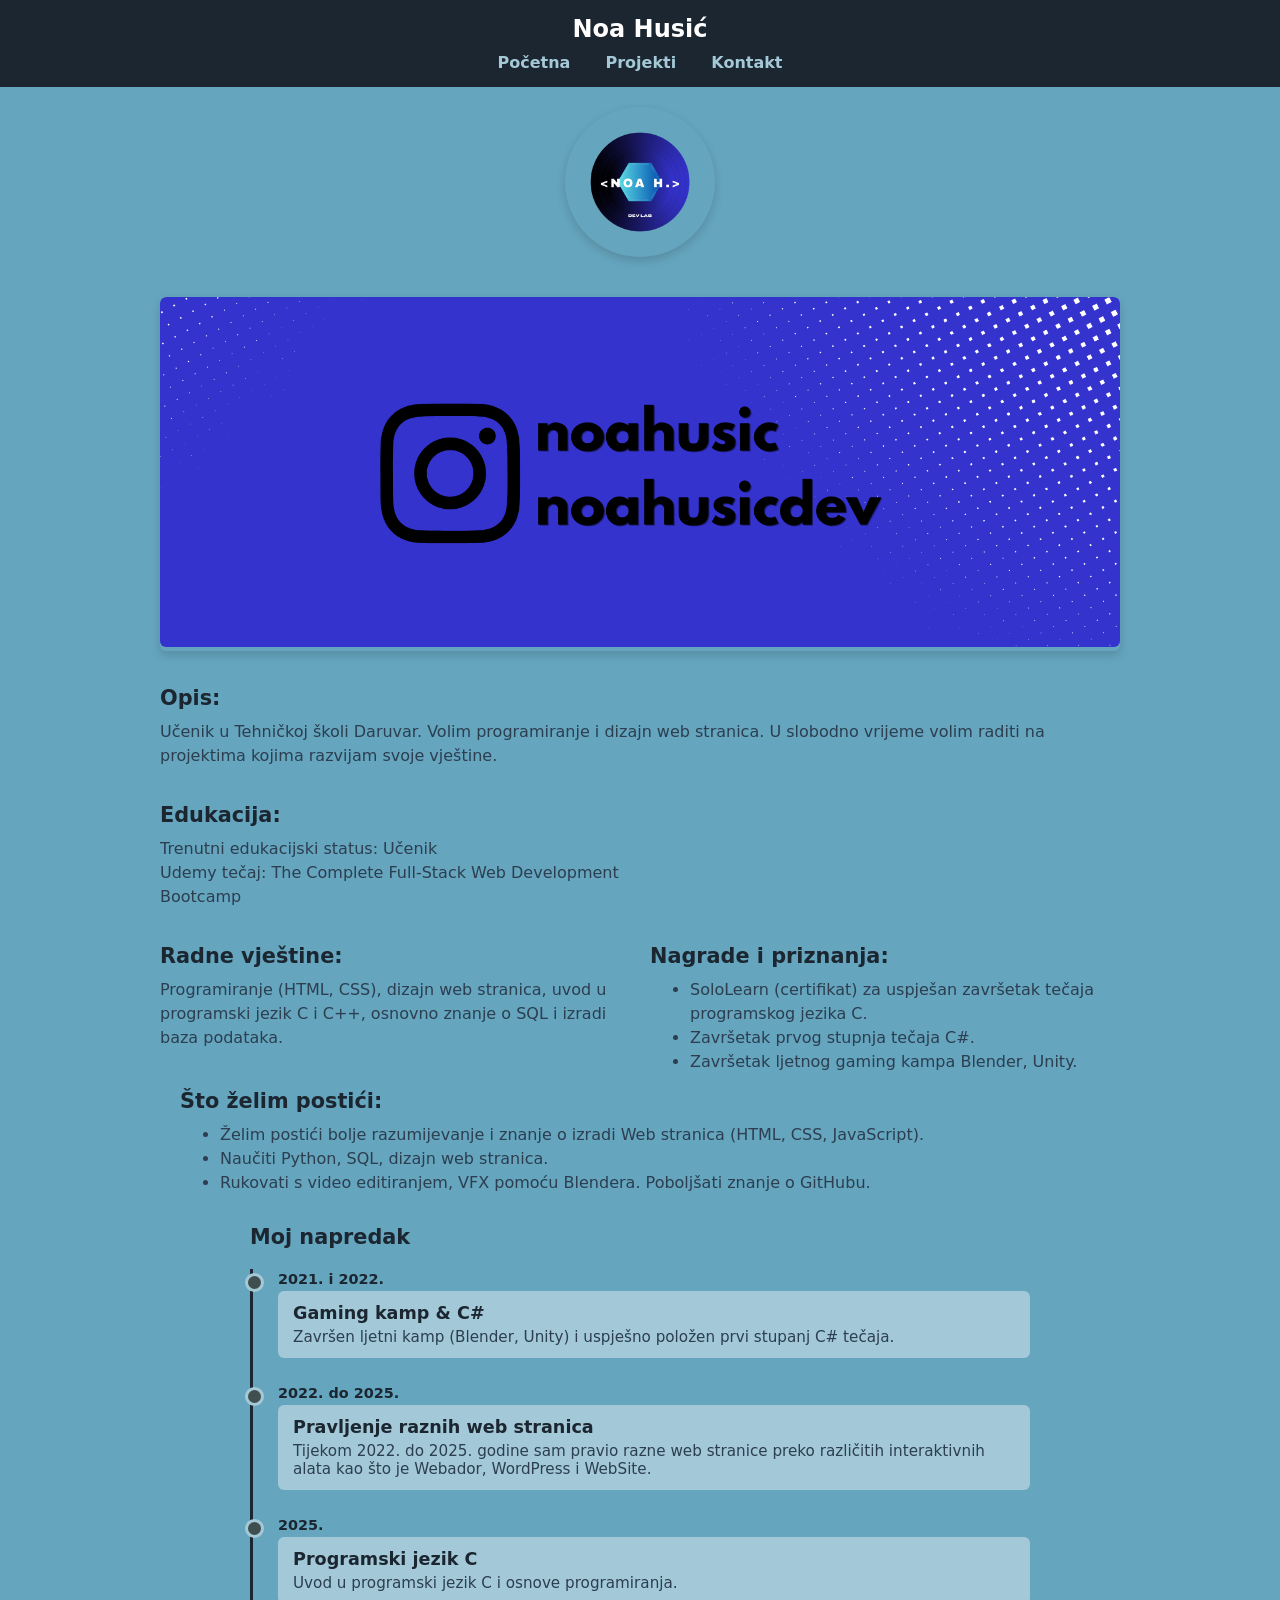
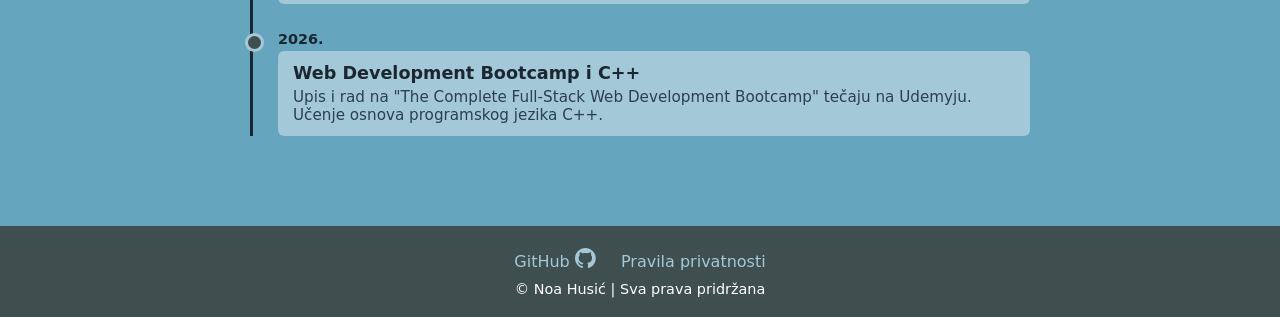
==== index.html @ dfaf1207 "Popravak 3 test" ====
<!DOCTYPE html>
<html lang="en">

<head>
    <meta charset="UTF-8">
    <meta name="viewport" content="width=device-width, initial-scale=1.0">
    <title>Moj portfolio</title>
    <link rel="stylesheet" href="style.css" />
    <link rel="stylesheet" href="https://cdnjs.cloudflare.com/ajax/libs/font-awesome/4.7.0/css/font-awesome.min.css">
</head>

<body>
    <header>
        <nav class="navbar">
            <h1 class="name">Noa Husić</h1>
            <a class="nav-link" href="index.html">Početna</a>
            <a class="nav-link" href="projekti.html">Projekti</a>
            <a class="nav-link" href="kontakt.html">Kontakt</a>
        </nav>
        <img class="slika" src="./images/mp-logo.png" alt="Noa Husić">
    </header>

    <main>
        <!-- Slideshow container -->
<div class="slideshow-container">
  <div class="mySlides fade">
    <img src="./images/instagrambannerfix-2.png" style="width:100%">
  </div>

  <div class="mySlides fade">
    <img src="./images/kontaktfix-2.png" style="width:100%">
  </div>
</div>
        <div class="parent">
            <div class="div13">
                <h1 class="h1-opis">Opis:</h1>
                <h3 class="h3-opis">Učenik u Tehničkoj školi Daruvar. Volim programiranje i dizajn web stranica. U slobodno vrijeme volim raditi na projektima kojima razvijam svoje vještine.</h3>
            </div>
            <div class="div14">
                <h1 class="h1-opis">Edukacija:</h1>
                <h3 class="h3-opis">Trenutni edukacijski status: Učenik<br>Udemy tečaj: The Complete Full-Stack Web Development Bootcamp</h3>
            </div>
            <div class="div16">
                <h1 class="h1-opis">Radne vještine:</h1>
                <h3 class="h3-opis">Programiranje (HTML, CSS), dizajn web stranica, uvod u programski jezik C i C++, osnovno znanje o SQL i izradi baza podataka.</h3>
            </div>
            <div class="div17">
                <h1 class="h1-opis">Nagrade i priznanja:</h1>
                <ul class="h3-opis">
                    <li>SoloLearn (certifikat) za uspješan završetak tečaja programskog jezika C.</li>
                    <li>Završetak prvog stupnja tečaja C#.</li>
                    <li>Završetak ljetnog gaming kampa Blender, Unity.</li>
                </ul>
            </div>
        </div>

        <div class="div17" style="max-width: 1000px; margin: 0 auto; padding: 0 20px;">
            <h1 class="h1-opis">Što želim postići:</h1>
            <ul class="h3-opis">
                <li>Želim postići bolje razumijevanje i znanje o izradi Web stranica (HTML, CSS, JavaScript).</li>
                <li>Naučiti Python, SQL, dizajn web stranica.</li>
                <li>Rukovati s video editiranjem, VFX pomoću Blendera. Poboljšati znanje o GitHubu.</li>
            </ul>
        </div>

        <div class="timeline-container">
            <h1 class="h1-opis">Moj napredak</h1>
            <ul class="timeline">
                <li class="timeline-item">
                    <span class="timeline-date">2021. i 2022.</span>
                    <div class="timeline-content">
                        <h3>Gaming kamp & C#</h3>
                        <p>Završen ljetni kamp (Blender, Unity) i uspješno položen prvi stupanj C# tečaja.</p>
                    </div>
                </li>
                <li class="timeline-item">
                    <span class="timeline-date">2022. do 2025.</span>
                    <div class="timeline-content">
                        <h3>Pravljenje raznih web stranica</h3>
                        <p>Tijekom 2022. do 2025. godine sam pravio razne web stranice preko različitih interaktivnih alata kao što je Webador, WordPress i WebSite.</p>
                    </div>
                </li>
                <li class="timeline-item">
                    <span class="timeline-date">2025.</span>
                    <div class="timeline-content">
                        <h3>Programski jezik C</h3>
                        <p>Uvod u programski jezik C i osnove programiranja.</p>
                    </div>
                </li>
                <li class="timeline-item">
                    <span class="timeline-date">2026.</span>
                    <div class="timeline-content">
                        <h3>Web Development Bootcamp i C++</h3>
                        <p>Upis i rad na "The Complete Full-Stack Web Development Bootcamp" tečaju na Udemyju. Učenje osnova programskog jezika C++.</p>
                    </div>
                </li>
            </ul>
        </div>
    </main>

    <footer>
        <a class="git" href="https://github.com/NoaHusic-dev" target="_blank">GitHub <i class="fa fa-github" style="font-size:24px"></i></a>
        <a class="pravila-privatnosti" href="pravila-privatnosti.html" target="_blank">Pravila privatnosti</a>
        <p>&copy; Noa Husić | Sva prava pridržana</p>
    </footer>

    <script>
        let slideIndex = 0;
  showSlides();

  function showSlides() {
    let i;
    let slides = document.getElementsByClassName("mySlides");
    for (i = 0; i < slides.length; i++) {
      slides[i].style.display = "none";  
    }
    slideIndex++;
    if (slideIndex > slides.length) {slideIndex = 1}    
    slides[slideIndex-1].style.display = "block";  
    setTimeout(showSlides, 3000); // Mijenja sliku svakih 3000ms (3 sekunde)
  }
    </script>
</body>

</html>
---- style.css ----
/* ==========================================
   1. Osnovni stilovi i Izgled (Reset & Layout)
   ========================================== */
* {
    box-sizing: border-box;
}

body {
    background-color: #65a5be;
    min-height: 100vh;
    display: flex;
    flex-direction: column;
    margin: 0;
    font-family: system-ui, -apple-system, sans-serif;
    color: #1B2631;
}

main {
    flex: 1;
    max-width: 1000px;
    width: 100%;
    margin: 0 auto;
    padding: 20px;
}

footer {
    text-align: center;
    padding: 20px;
    background-color: #3F4E4F;
    color: #ffffff;
    margin-top: 40px;
}

footer p {
    margin: 10px 0 0 0;
    font-size: 0.9em;
}

/* ==========================================
   2. Navigacija i Zaglavlje
   ========================================== */
.navbar {
    background-color: #1B2631;
    padding: 15px;
    text-align: center;
}

.nav-link {
    color: #A5C8D6;
    text-decoration: none;
    margin: 0 15px;
    font-weight: bold;
    transition: color 0.2s;
}

.nav-link:hover {
    color: #ffffff;
    text-decoration: none;
}

.git, .pravila-privatnosti {
    font-size: 1em;
    color: #A5C8D6;
    text-decoration: none;
    margin: 0 10px;
}

.git:hover, .pravila-privatnosti:hover {
    color: #ffffff;
}

/* ==========================================
   3. Tipografija i Slike
   ========================================== */
.name {
    font-size: 1.5rem;
    margin: 0 0 10px 0;
    color: #ffffff;
}

.h1-opis, .h2-opis {
    font-size: 1.3em;
    color: #1B2631;
    text-align: left;
    font-weight: bold;
    margin-top: 15px;
    margin-bottom: 10px;
}

.h3-opis {
    font-size: 1em;
    color: #2C3E50;
    text-align: left;
    font-weight: normal;
    line-height: 1.5;
    margin: 0;
}

.slika {
    display: block;
    margin: 20px auto 0 auto;
    width: 150px;
    height: 150px;
    border-radius: 50%;
    object-fit: cover;
    box-shadow: 0 4px 10px rgba(0,0,0,0.15);
}

/* ==========================================
   4. Forma i Kontakt
   ========================================== */
.kontakt-sadrzaj {
    max-width: 600px;
    margin: 0 auto;
}

form {
    background-color: rgba(255, 255, 255, 0.3);
    padding: 20px;
    border-radius: 8px;
    margin-top: 20px;
}

form input[type="email"], 
form textarea {
    width: 100%;
    padding: 10px;
    border: 1px solid #1B2631;
    border-radius: 4px;
    margin-top: 5px;
}

form button {
    background-color: #1B2631;
    color: #ffffff;
    border: none;
    padding: 10px 20px;
    border-radius: 4px;
    cursor: pointer;
    font-weight: bold;
    margin-top: 15px;
    transition: background-color 0.2s;
}

form button:hover {
    background-color: #3F4E4F;
}

/* ==========================================
   5. Grid Izgled (Parent Layout)
   ========================================== */
.parent {
    display: grid;
    grid-template-columns: 1fr 1fr;
    gap: 20px;
    margin-top: 20px;
}

.div13 { grid-column: span 2; }
.div14 { grid-column: 1; }
.div16 { grid-column: 1; }
.div17 { grid-column: 2; grid-row: span 2; }

/* ==========================================
   6. Projekti i Modal
   ========================================== */
.projects-grid {
    display: grid;
    grid-template-columns: repeat(auto-fit, minmax(220px, 1fr));
    gap: 20px;
    margin-top: 20px;
}

.project-card {
    cursor: pointer;
    overflow: hidden;
    border-radius: 8px;
    box-shadow: 0 4px 8px rgba(0,0,0,0.2);
    transition: transform 0.2s ease;
    background: #1B2631;
}

.project-card:hover {
    transform: scale(1.03);
}

.project-img {
    width: 100%;
    height: 180px;
    object-fit: cover;
    display: block;
}

.project-info {
    padding: 15px;
}

.project-info h3 {
    margin: 0 0 10px 0;
    font-size: 1.2rem;
    color: #ffffff;
}

.project-info p {
    margin: 0;
    font-size: 0.95rem;
    color: #A5C8D6;
}

/* Modal (Popup) */
.modal {
    display: none;
    position: fixed;
    top: 0;
    left: 0;
    width: 100%;
    height: 100%;
    background-color: rgba(0,0,0,0.7);
    justify-content: center;
    align-items: center;
    z-index: 1000;
}

.modal-content {
    background-color: #ffffff;
    padding: 25px;
    border-radius: 10px;
    max-width: 500px;
    width: 90%;
    position: relative;
    text-align: center;
    color: #1B2631;
}

.modal-content img {
    width: 100%;
    max-height: 250px;
    object-fit: cover;
    border-radius: 6px;
    margin-bottom: 15px;
}

.close-btn {
    position: absolute;
    top: 10px;
    right: 15px;
    font-size: 28px;
    cursor: pointer;
    color: #1B2631;
}

.modal-link-btn {
    display: inline-block;
    margin-top: 15px;
    padding: 10px 20px;
    background-color: #1B2631;
    color: #ffffff;
    text-decoration: none;
    border-radius: 5px;
    font-weight: bold;
}

.modal-link-btn:hover {
    background-color: #3F4E4F;
}

/* ==========================================
   7. Timeline Stilovi
   ========================================== */
.timeline-container {
    max-width: 800px;
    margin: 30px auto;
    padding: 0 10px;
}

.timeline {
    list-style: none;
    padding: 0;
    margin: 20px 0;
    position: relative;
    border-left: 3px solid #1B2631;
}

.timeline-item {
    position: relative;
    padding-left: 25px;
    margin-bottom: 25px;
}

.timeline-item::before {
    content: '';
    position: absolute;
    left: -8px;
    top: 4px;
    width: 13px;
    height: 13px;
    background-color: #3F4E4F;
    border: 3px solid #A5C8D6;
    border-radius: 50%;
}

.timeline-date {
    display: inline-block;
    font-weight: bold;
    color: #1B2631;
    font-size: 0.9em;
    margin-bottom: 4px;
}

.timeline-content {
    background-color: rgba(255, 255, 255, 0.4);
    padding: 12px 15px;
    border-radius: 6px;
}

.timeline-content h3 {
    margin: 0 0 5px 0;
    font-size: 1.1em;
    color: #1B2631;
}

.timeline-content p {
    margin: 0;
    font-size: 0.95em;
    color: #2C3E50;
}

/* ==========================================
   8. Automatski Slideshow (Čistiji stil)
   ========================================== */
.slideshow-container {
    max-width: 1000px;
    position: relative;
    margin: 20px auto;
    border-radius: 6px;
    overflow: hidden;
    box-shadow: 0 4px 10px rgba(0,0,0,0.15);
}

.mySlides {
    display: none;
}

.mySlides img {
    border-radius: 6px;
    object-fit: cover;
    height: 350px;
    width: 100%;

}

.text {
    color: #ffffff;
    font-size: 15px;
    padding: 12px;
    position: absolute;
    bottom: 0;
    width: 100%;
    text-align: center;
    background: rgba(0, 0, 0, 0.5);
}

.numbertext {
    color: #ffffff;
    font-size: 12px;
    padding: 8px 12px;
    position: absolute;
    top: 0;
    background: rgba(0, 0, 0, 0.4);
    border-bottom-right-radius: 6px;
}

/* Animacija pretapanja slika */
.fade {
    animation-name: fade;
    animation-duration: 1.2s;
}

@keyframes fade {
    from { opacity: 0.4; }
    to { opacity: 1; }
}

/* ==========================================
   9. Responsiveness (Mobilni uređaji)
   ========================================== */
@media (max-width: 768px) {
    .parent {
        grid-template-columns: 1fr;
    }

    .div13, .div14, .div16, .div17 {
        grid-column: span 1;
        grid-row: span 1;
    }

    .projects-grid {
        grid-template-columns: 1fr;
    }

    .mySlides img {
        height: 220px;
    }
}
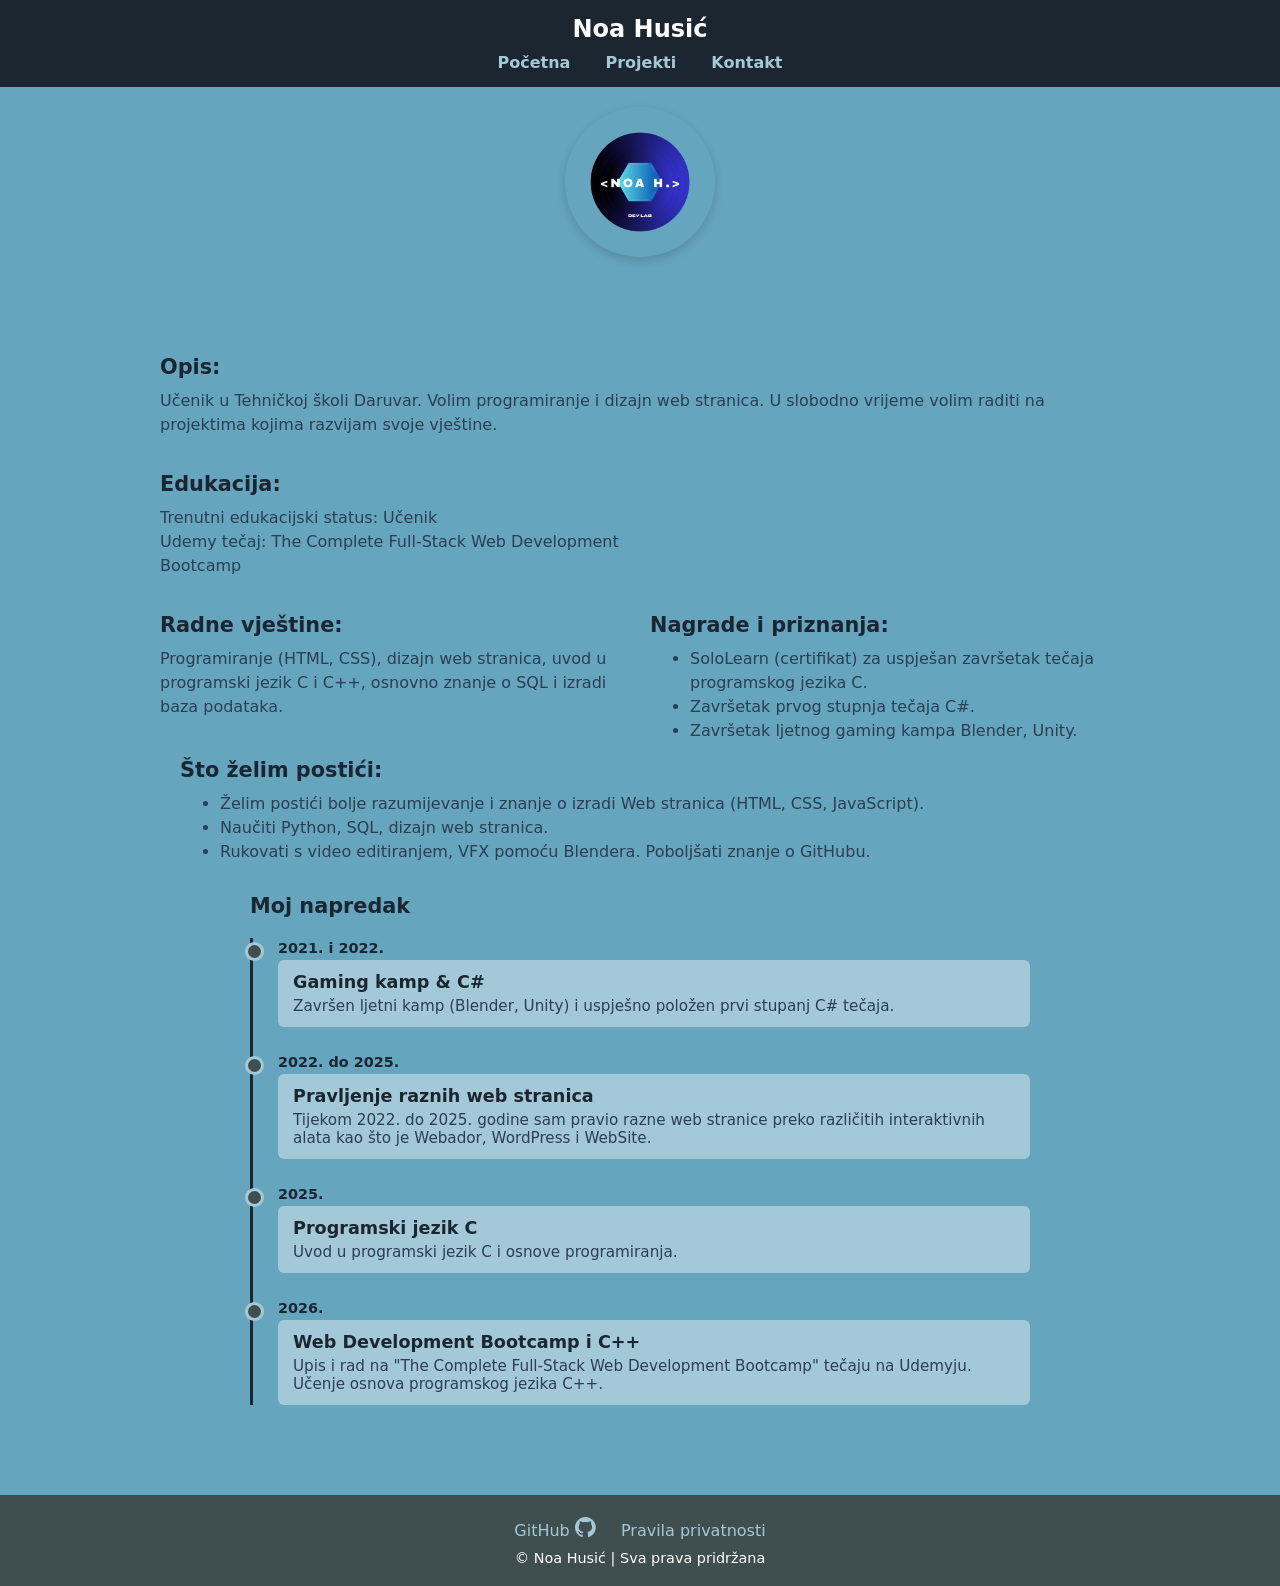
==== commit 812cadcb: "Maknuo sam slideshow i dodao tekst koji ide s desna na lijeva" ====
--- a/index.html
+++ b/index.html
@@ -21,16 +21,9 @@
     </header>
 
     <main>
-        <!-- Slideshow container -->
-<div class="slideshow-container">
-  <div class="mySlides fade">
-    <img src="./images/instagrambannerfix-2.png" style="width:100%">
-  </div>
-
-  <div class="mySlides fade">
-    <img src="./images/kontaktfix-2.png" style="width:100%">
-  </div>
-</div>
+        <div class="marquee-container">
+            <div class="marquee-text">Kontakt: noahusicdev@gmail.com && Instagram: noahusicdev</div>
+          </div>
         <div class="parent">
             <div class="div13">
                 <h1 class="h1-opis">Opis:</h1>
@@ -104,22 +97,6 @@
         <p>&copy; Noa Husić | Sva prava pridržana</p>
     </footer>
 
-    <script>
-        let slideIndex = 0;
-  showSlides();
-
-  function showSlides() {
-    let i;
-    let slides = document.getElementsByClassName("mySlides");
-    for (i = 0; i < slides.length; i++) {
-      slides[i].style.display = "none";  
-    }
-    slideIndex++;
-    if (slideIndex > slides.length) {slideIndex = 1}    
-    slides[slideIndex-1].style.display = "block";  
-    setTimeout(showSlides, 3000); // Mijenja sliku svakih 3000ms (3 sekunde)
-  }
-    </script>
 </body>
 
 </html>
--- a/style.css
+++ b/style.css
@@ -324,63 +324,6 @@
     font-size: 0.95em;
     color: #2C3E50;
 }
-
-/* ==========================================
-   8. Automatski Slideshow (Čistiji stil)
-   ========================================== */
-.slideshow-container {
-    max-width: 1000px;
-    position: relative;
-    margin: 20px auto;
-    border-radius: 6px;
-    overflow: hidden;
-    box-shadow: 0 4px 10px rgba(0,0,0,0.15);
-}
-
-.mySlides {
-    display: none;
-}
-
-.mySlides img {
-    border-radius: 6px;
-    object-fit: cover;
-    height: 350px;
-    width: 100%;
-
-}
-
-.text {
-    color: #ffffff;
-    font-size: 15px;
-    padding: 12px;
-    position: absolute;
-    bottom: 0;
-    width: 100%;
-    text-align: center;
-    background: rgba(0, 0, 0, 0.5);
-}
-
-.numbertext {
-    color: #ffffff;
-    font-size: 12px;
-    padding: 8px 12px;
-    position: absolute;
-    top: 0;
-    background: rgba(0, 0, 0, 0.4);
-    border-bottom-right-radius: 6px;
-}
-
-/* Animacija pretapanja slika */
-.fade {
-    animation-name: fade;
-    animation-duration: 1.2s;
-}
-
-@keyframes fade {
-    from { opacity: 0.4; }
-    to { opacity: 1; }
-}
-
 /* ==========================================
    9. Responsiveness (Mobilni uređaji)
    ========================================== */
@@ -401,4 +344,42 @@
     .mySlides img {
         height: 220px;
     }
-}+}
+/* ===========================================
+Marque tekst s desna na lijevo
+*/
+/* Spremnik skriva tekst koji izlazi izvan okvira */
+.marquee-container {
+    width: 100%;
+    overflow: hidden;
+    white-space: nowrap;
+    box-sizing: border-box;
+    background-color: #65a5be;
+    padding: 10px 0;
+    border: 1px solid #65a5be;
+  }
+  
+  /* Stil i animacija samog teksta */
+  .marquee-text {
+    display: inline-block;
+    padding-left: 100%; /* Počinje izvan desnog ruba ekrana */
+    animation: pomakniTekst 10s linear infinite;
+    font-family: Arial, sans-serif;
+    font-size: 18px;
+    color: #333;
+  }
+  
+  /* Definiranje animacije: s desna (100%) prema lijevo (-100%) */
+  @keyframes pomakniTekst {
+    0% {
+      transform: translate(0, 0);
+    }
+    100% {
+      transform: translate(-100%, 0);
+    }
+  }
+  
+  /* (Opcionalno) Zaustavi kretanje kada korisnik pređe mišem preko teksta */
+  .marquee-container:hover .marquee-text {
+    animation-play-state: paused;
+  }
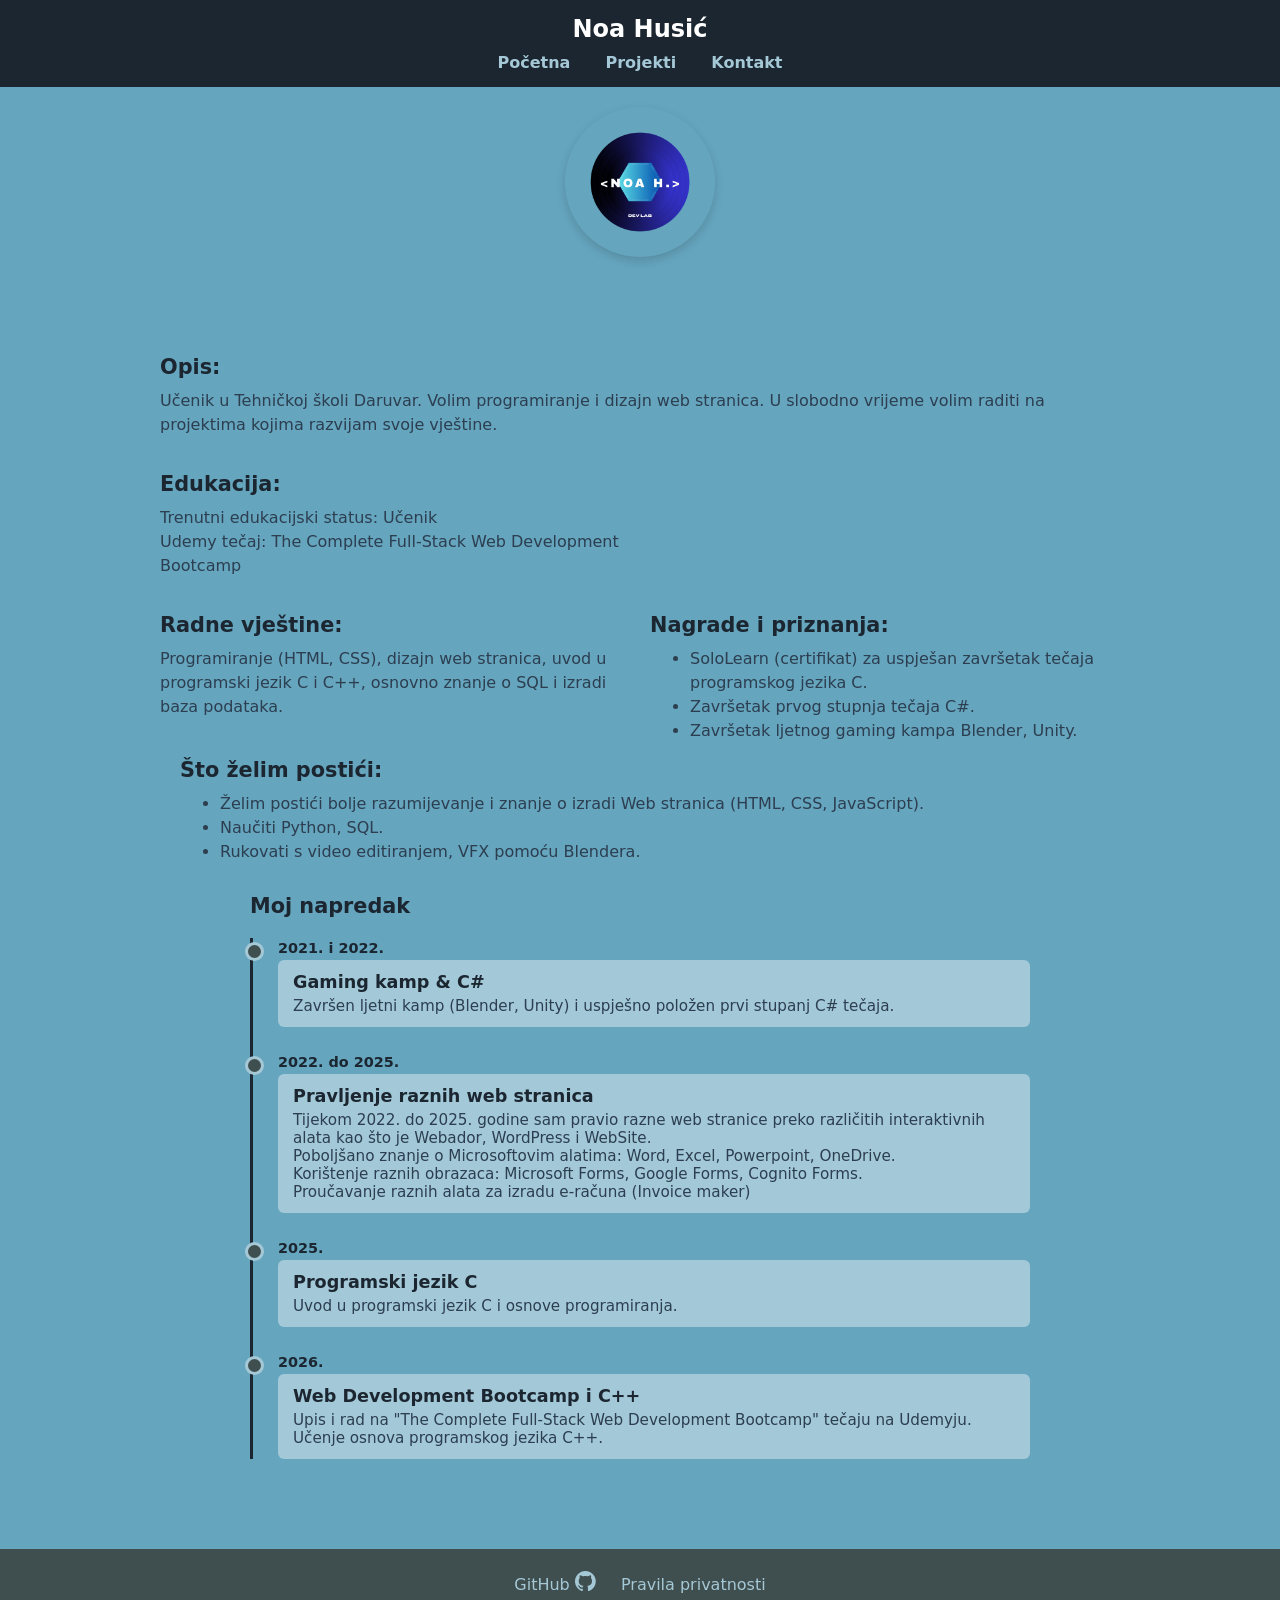
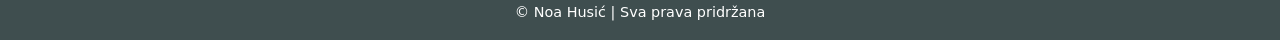
==== commit 344eed48: "Popravak time line contenta 2022. do 2025." ====
--- a/index.html
+++ b/index.html
@@ -51,8 +51,8 @@
             <h1 class="h1-opis">Što želim postići:</h1>
             <ul class="h3-opis">
                 <li>Želim postići bolje razumijevanje i znanje o izradi Web stranica (HTML, CSS, JavaScript).</li>
-                <li>Naučiti Python, SQL, dizajn web stranica.</li>
-                <li>Rukovati s video editiranjem, VFX pomoću Blendera. Poboljšati znanje o GitHubu.</li>
+                <li>Naučiti Python, SQL.</li>
+                <li>Rukovati s video editiranjem, VFX pomoću Blendera.</li>
             </ul>
         </div>
 
@@ -71,6 +71,9 @@
                     <div class="timeline-content">
                         <h3>Pravljenje raznih web stranica</h3>
                         <p>Tijekom 2022. do 2025. godine sam pravio razne web stranice preko različitih interaktivnih alata kao što je Webador, WordPress i WebSite.</p>
+                        <p>Poboljšano znanje o Microsoftovim alatima: Word, Excel, Powerpoint, OneDrive.</p>
+                        <p>Korištenje raznih obrazaca: Microsoft Forms, Google Forms, Cognito Forms.</p>
+                        <p>Proučavanje raznih alata za izradu e-računa (Invoice maker)</p>
                     </div>
                 </li>
                 <li class="timeline-item">
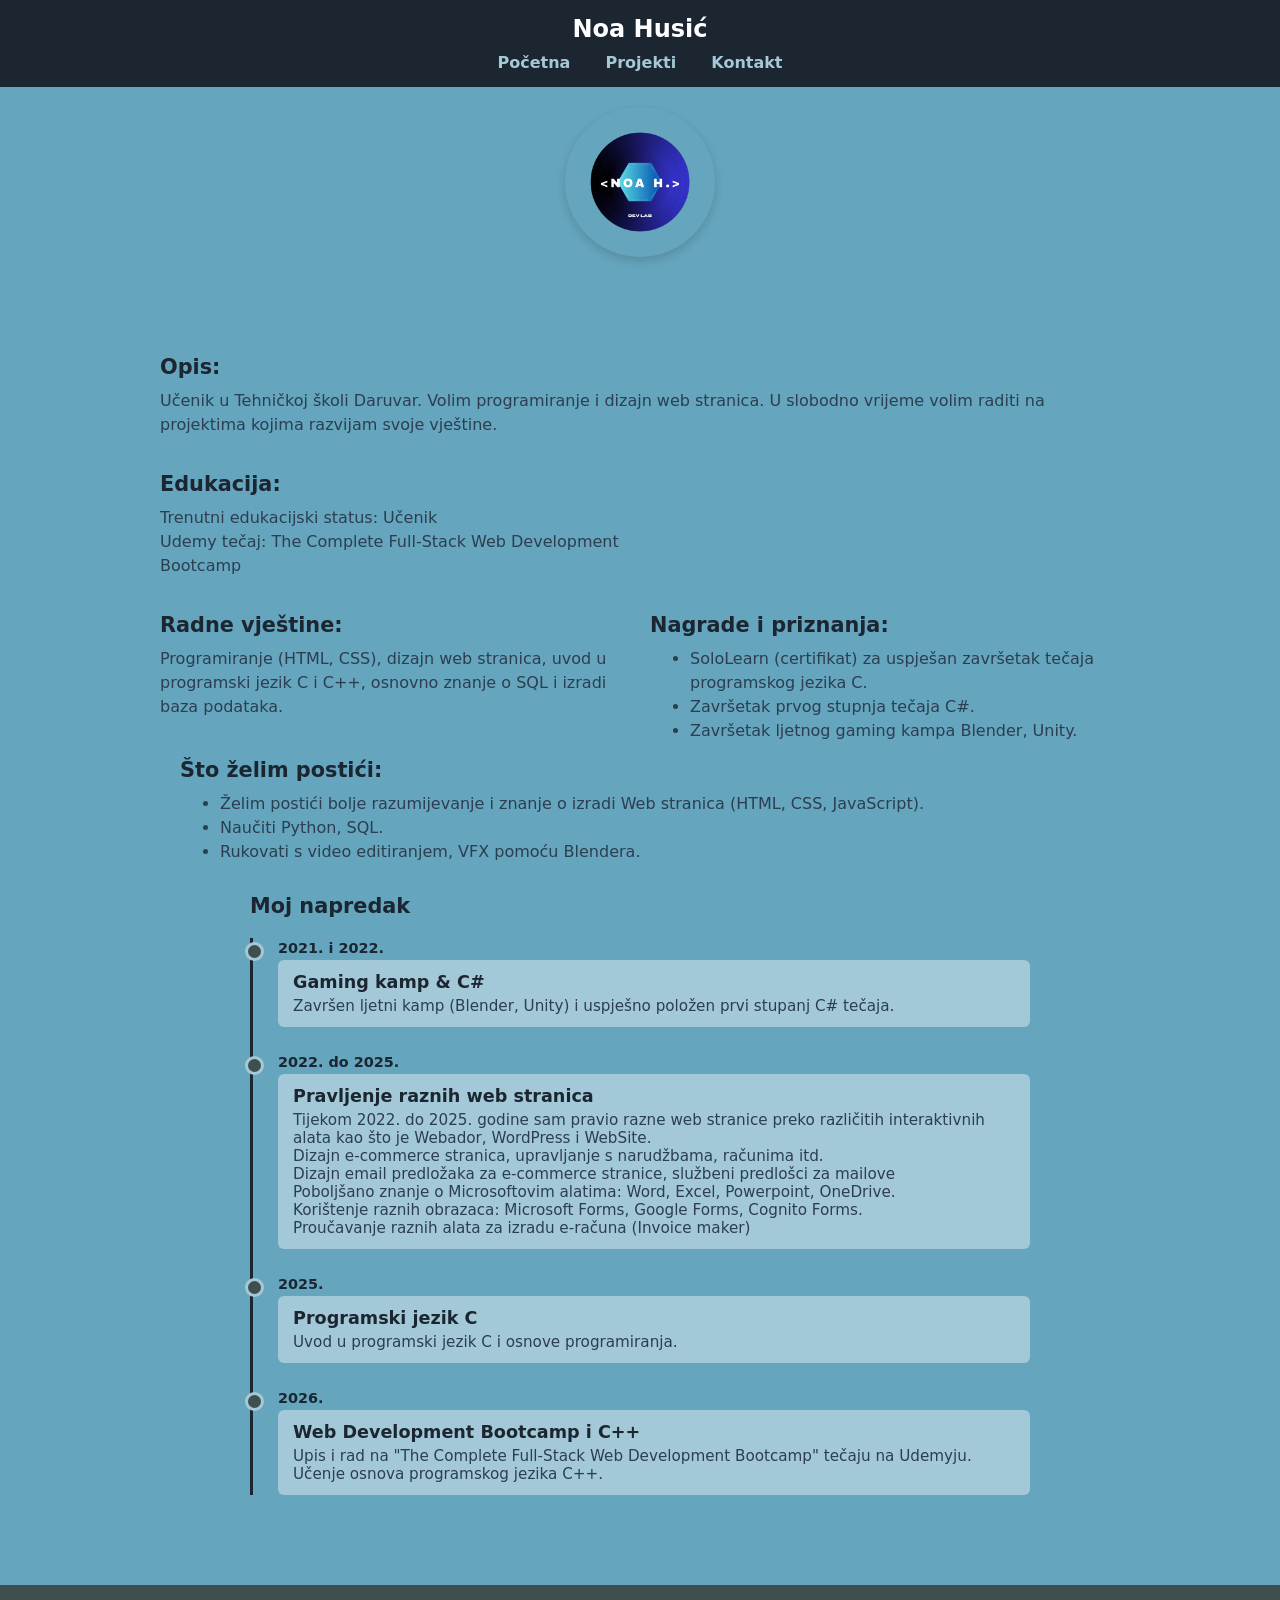
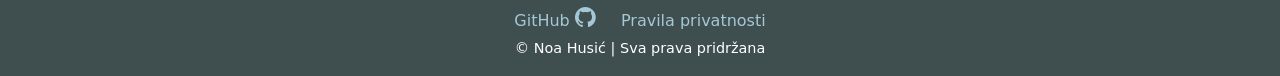
==== commit 7c6bb23a: "Popravak time line contenta 2022. do 2025." ====
--- a/index.html
+++ b/index.html
@@ -71,6 +71,8 @@
                     <div class="timeline-content">
                         <h3>Pravljenje raznih web stranica</h3>
                         <p>Tijekom 2022. do 2025. godine sam pravio razne web stranice preko različitih interaktivnih alata kao što je Webador, WordPress i WebSite.</p>
+                        <p>Dizajn e-commerce stranica, upravljanje s narudžbama, računima itd.</p>
+                        <p>Dizajn email predložaka za e-commerce stranice, službeni predlošci za mailove</p>
                         <p>Poboljšano znanje o Microsoftovim alatima: Word, Excel, Powerpoint, OneDrive.</p>
                         <p>Korištenje raznih obrazaca: Microsoft Forms, Google Forms, Cognito Forms.</p>
                         <p>Proučavanje raznih alata za izradu e-računa (Invoice maker)</p>
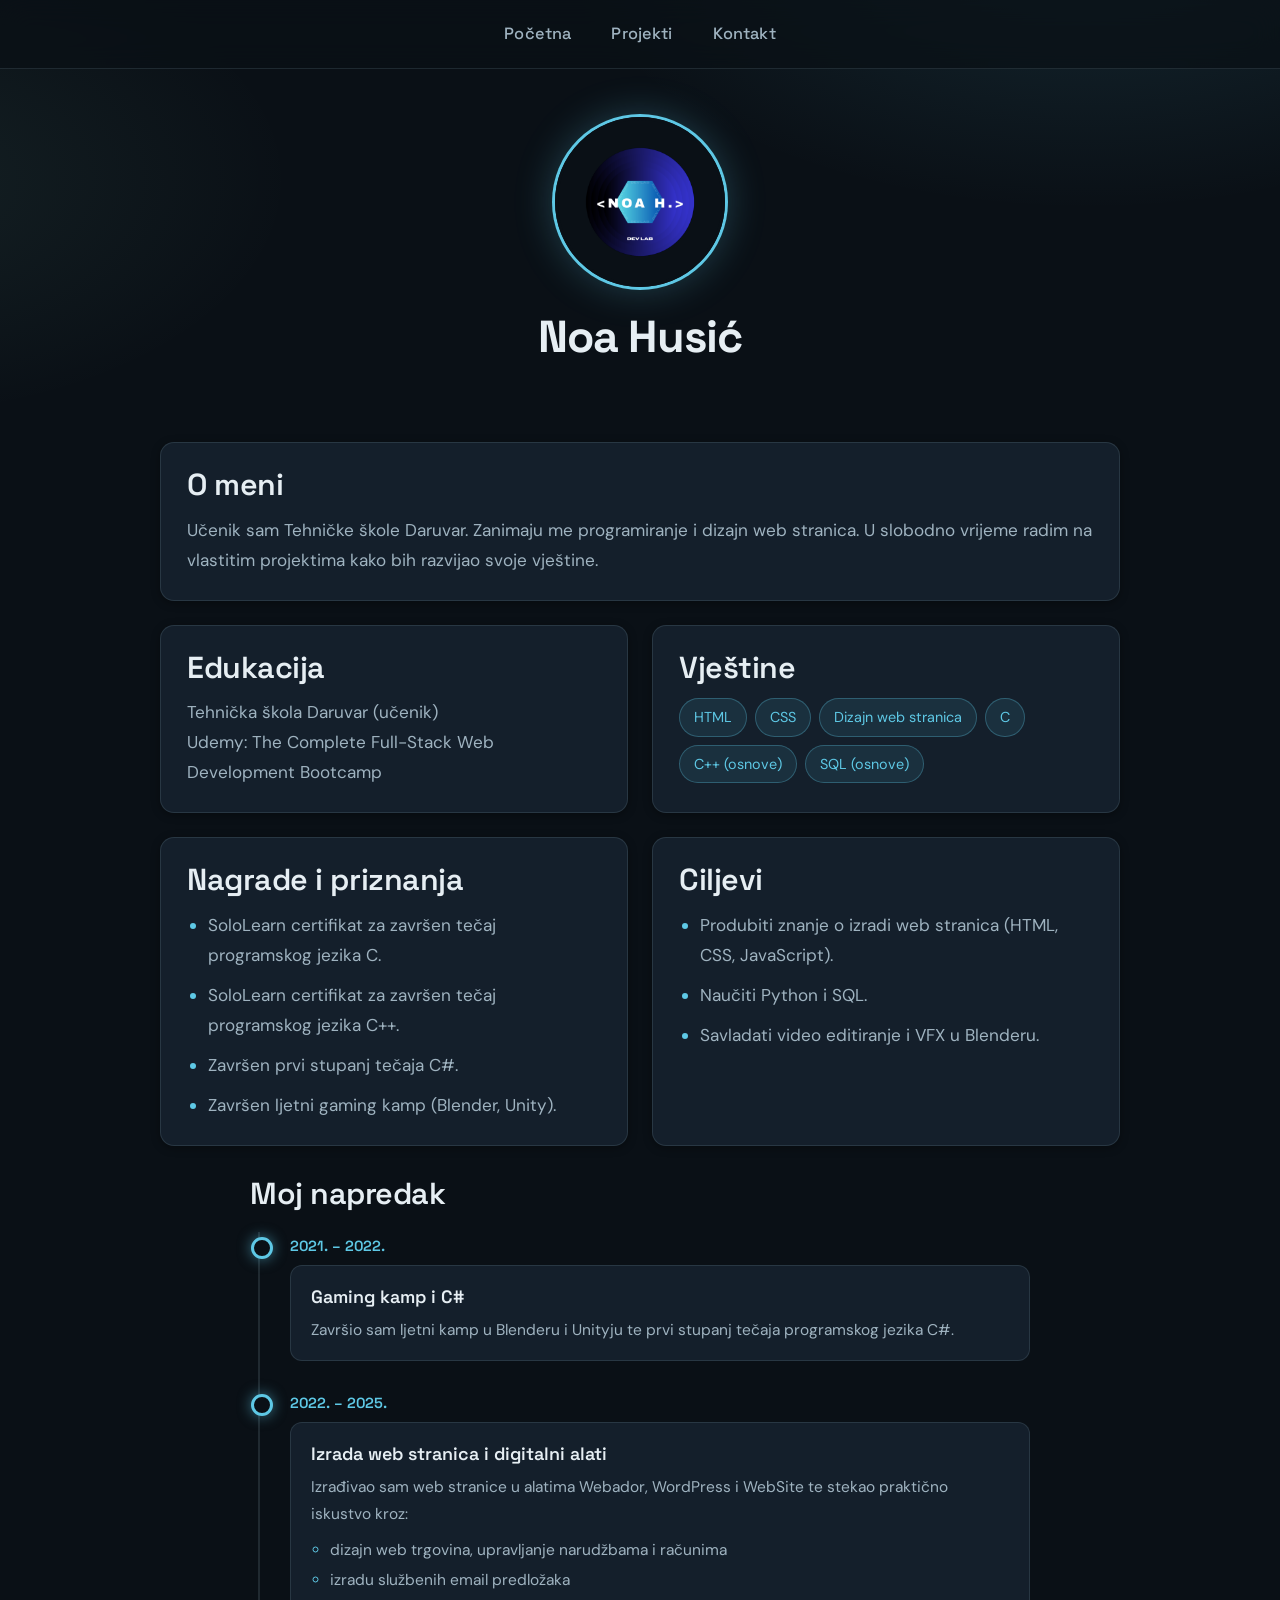
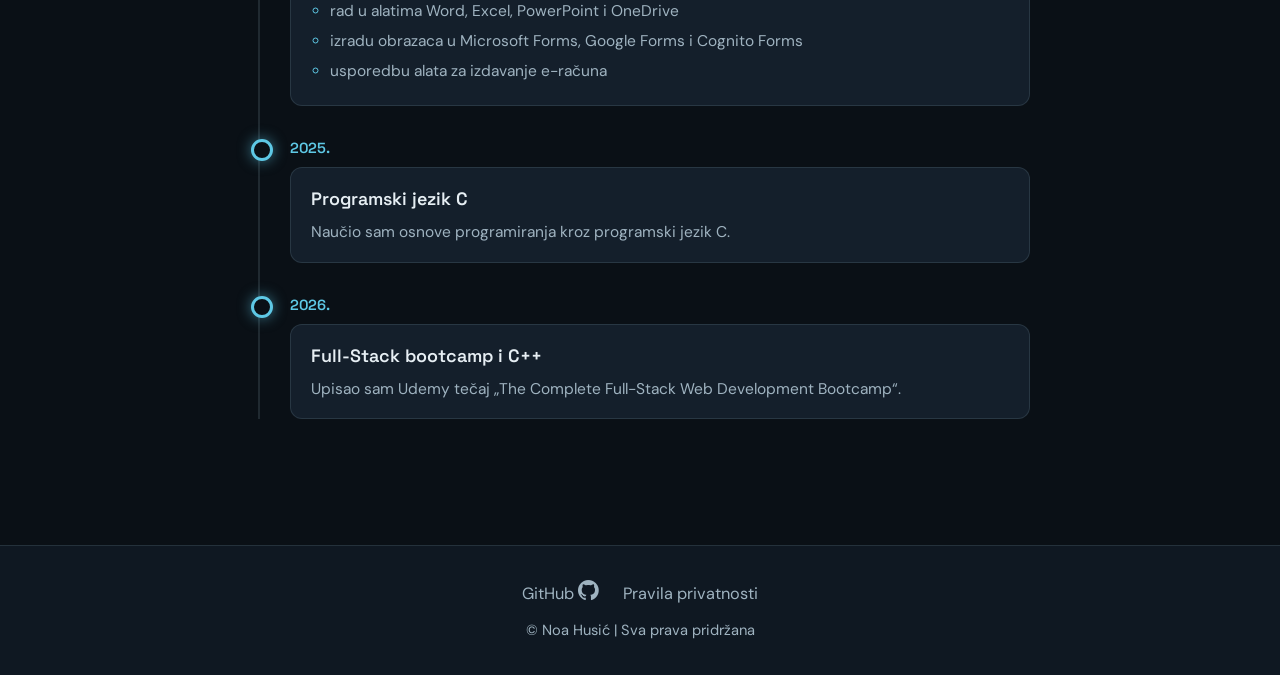
==== commit d2ee96bc: "Redizajniraj css, poboljsaj sve stranice" ====
--- a/index.html
+++ b/index.html
@@ -1,104 +1,119 @@
 <!DOCTYPE html>
-<html lang="en">
+<html lang="hr">
 
 <head>
     <meta charset="UTF-8">
     <meta name="viewport" content="width=device-width, initial-scale=1.0">
-    <title>Moj portfolio</title>
+    <meta name="description" content="Portfolio Noe Husića, učenika Tehničke škole Daruvar: web programiranje, dizajn i projekti.">
+    <title>Noa Husić | Portfolio</title>
     <link rel="stylesheet" href="style.css" />
     <link rel="stylesheet" href="https://cdnjs.cloudflare.com/ajax/libs/font-awesome/4.7.0/css/font-awesome.min.css">
 </head>
 
 <body>
     <header>
-        <nav class="navbar">
-            <h1 class="name">Noa Husić</h1>
-            <a class="nav-link" href="index.html">Početna</a>
+        <nav class="navbar" aria-label="Glavna navigacija">
+            <a class="nav-link" href="index.html" aria-current="page">Početna</a>
             <a class="nav-link" href="projekti.html">Projekti</a>
             <a class="nav-link" href="kontakt.html">Kontakt</a>
         </nav>
-        <img class="slika" src="./images/mp-logo.png" alt="Noa Husić">
+
+        <section class="hero">
+            <img class="slika" src="./images/mp-logo.png" alt="Noa Husić">
+            <h1 class="name">Noa Husić</h1>
+
+        </section>
     </header>
 
     <main>
-        <div class="marquee-container">
-            <div class="marquee-text">Kontakt: noahusicdev@gmail.com && Instagram: noahusicdev</div>
-          </div>
         <div class="parent">
-            <div class="div13">
-                <h1 class="h1-opis">Opis:</h1>
-                <h3 class="h3-opis">Učenik u Tehničkoj školi Daruvar. Volim programiranje i dizajn web stranica. U slobodno vrijeme volim raditi na projektima kojima razvijam svoje vještine.</h3>
-            </div>
-            <div class="div14">
-                <h1 class="h1-opis">Edukacija:</h1>
-                <h3 class="h3-opis">Trenutni edukacijski status: Učenik<br>Udemy tečaj: The Complete Full-Stack Web Development Bootcamp</h3>
-            </div>
-            <div class="div16">
-                <h1 class="h1-opis">Radne vještine:</h1>
-                <h3 class="h3-opis">Programiranje (HTML, CSS), dizajn web stranica, uvod u programski jezik C i C++, osnovno znanje o SQL i izradi baza podataka.</h3>
-            </div>
-            <div class="div17">
-                <h1 class="h1-opis">Nagrade i priznanja:</h1>
+            <section class="div13 card siroko">
+                <h2 class="h2-opis">O meni</h2>
+                <p class="h3-opis">Učenik sam Tehničke škole Daruvar. Zanimaju me programiranje i dizajn web stranica. U slobodno vrijeme radim na vlastitim projektima kako bih razvijao svoje vještine.</p>
+            </section>
+
+            <section class="div14 card">
+                <h2 class="h2-opis">Edukacija</h2>
+                <p class="h3-opis">Tehnička škola Daruvar (učenik)<br>Udemy: The Complete Full-Stack Web Development Bootcamp</p>
+            </section>
+
+            <section class="div16 card">
+                <h2 class="h2-opis">Vještine</h2>
+                <ul class="chips">
+                    <li>HTML</li>
+                    <li>CSS</li>
+                    <li>Dizajn web stranica</li>
+                    <li>C</li>
+                    <li>C++ (osnove)</li>
+                    <li>SQL (osnove)</li>
+                </ul>
+            </section>
+
+            <section class="div17 card">
+                <h2 class="h2-opis">Nagrade i priznanja</h2>
                 <ul class="h3-opis">
-                    <li>SoloLearn (certifikat) za uspješan završetak tečaja programskog jezika C.</li>
-                    <li>Završetak prvog stupnja tečaja C#.</li>
-                    <li>Završetak ljetnog gaming kampa Blender, Unity.</li>
+                    <li>SoloLearn certifikat za završen tečaj programskog jezika C.</li>
+                    <li>SoloLearn certifikat za završen tečaj programskog jezika C++.</li>
+                    <li>Završen prvi stupanj tečaja C#.</li>
+                    <li>Završen ljetni gaming kamp (Blender, Unity).</li>
                 </ul>
-            </div>
+            </section>
+
+            <section class="div17 card">
+                <h2 class="h2-opis">Ciljevi</h2>
+                <ul class="h3-opis">
+                    <li>Produbiti znanje o izradi web stranica (HTML, CSS, JavaScript).</li>
+                    <li>Naučiti Python i SQL.</li>
+                    <li>Savladati video editiranje i VFX u Blenderu.</li>
+                </ul>
+            </section>
         </div>
 
-        <div class="div17" style="max-width: 1000px; margin: 0 auto; padding: 0 20px;">
-            <h1 class="h1-opis">Što želim postići:</h1>
-            <ul class="h3-opis">
-                <li>Želim postići bolje razumijevanje i znanje o izradi Web stranica (HTML, CSS, JavaScript).</li>
-                <li>Naučiti Python, SQL.</li>
-                <li>Rukovati s video editiranjem, VFX pomoću Blendera.</li>
-            </ul>
-        </div>
-
-        <div class="timeline-container">
-            <h1 class="h1-opis">Moj napredak</h1>
+        <section class="timeline-container">
+            <h2 class="h2-opis">Moj napredak</h2>
             <ul class="timeline">
                 <li class="timeline-item">
-                    <span class="timeline-date">2021. i 2022.</span>
+                    <span class="timeline-date">2021. – 2022.</span>
                     <div class="timeline-content">
-                        <h3>Gaming kamp & C#</h3>
-                        <p>Završen ljetni kamp (Blender, Unity) i uspješno položen prvi stupanj C# tečaja.</p>
+                        <h3>Gaming kamp i C#</h3>
+                        <p>Završio sam ljetni kamp u Blenderu i Unityju te prvi stupanj tečaja programskog jezika C#.</p>
                     </div>
                 </li>
                 <li class="timeline-item">
-                    <span class="timeline-date">2022. do 2025.</span>
+                    <span class="timeline-date">2022. – 2025.</span>
                     <div class="timeline-content">
-                        <h3>Pravljenje raznih web stranica</h3>
-                        <p>Tijekom 2022. do 2025. godine sam pravio razne web stranice preko različitih interaktivnih alata kao što je Webador, WordPress i WebSite.</p>
-                        <p>Dizajn e-commerce stranica, upravljanje s narudžbama, računima itd.</p>
-                        <p>Dizajn email predložaka za e-commerce stranice, službeni predlošci za mailove</p>
-                        <p>Poboljšano znanje o Microsoftovim alatima: Word, Excel, Powerpoint, OneDrive.</p>
-                        <p>Korištenje raznih obrazaca: Microsoft Forms, Google Forms, Cognito Forms.</p>
-                        <p>Proučavanje raznih alata za izradu e-računa (Invoice maker)</p>
+                        <h3>Izrada web stranica i digitalni alati</h3>
+                        <p>Izrađivao sam web stranice u alatima Webador, WordPress i WebSite te stekao praktično iskustvo kroz:</p>
+                        <ul>
+                            <li>dizajn web trgovina, upravljanje narudžbama i računima</li>
+                            <li>izradu službenih email predložaka</li>
+                            <li>rad u alatima Word, Excel, PowerPoint i OneDrive</li>
+                            <li>izradu obrazaca u Microsoft Forms, Google Forms i Cognito Forms</li>
+                            <li>usporedbu alata za izdavanje e-računa</li>
+                        </ul>
                     </div>
                 </li>
                 <li class="timeline-item">
                     <span class="timeline-date">2025.</span>
                     <div class="timeline-content">
                         <h3>Programski jezik C</h3>
-                        <p>Uvod u programski jezik C i osnove programiranja.</p>
+                        <p>Naučio sam osnove programiranja kroz programski jezik C.</p>
                     </div>
                 </li>
                 <li class="timeline-item">
                     <span class="timeline-date">2026.</span>
                     <div class="timeline-content">
-                        <h3>Web Development Bootcamp i C++</h3>
-                        <p>Upis i rad na "The Complete Full-Stack Web Development Bootcamp" tečaju na Udemyju. Učenje osnova programskog jezika C++.</p>
+                        <h3>Full-Stack bootcamp i C++</h3>
+                        <p>Upisao sam Udemy tečaj „The Complete Full-Stack Web Development Bootcamp“.</p>
                     </div>
                 </li>
             </ul>
-        </div>
+        </section>
     </main>
 
     <footer>
-        <a class="git" href="https://github.com/NoaHusic-dev" target="_blank">GitHub <i class="fa fa-github" style="font-size:24px"></i></a>
-        <a class="pravila-privatnosti" href="pravila-privatnosti.html" target="_blank">Pravila privatnosti</a>
+        <a class="git" href="https://github.com/NoaHusic-dev" target="_blank" rel="noopener">GitHub <i class="fa fa-github" style="font-size:24px" aria-hidden="true"></i></a>
+        <a class="pravila-privatnosti" href="pravila-privatnosti.html" target="_blank" rel="noopener">Pravila privatnosti</a>
         <p>&copy; Noa Husić | Sva prava pridržana</p>
     </footer>
 
--- a/style.css
+++ b/style.css
@@ -1,18 +1,49 @@
 /* ==========================================
-   1. Osnovni stilovi i Izgled (Reset & Layout)
-   ========================================== */
-* {
-    box-sizing: border-box;
-}
+   0. Fontovi i varijable
+   ========================================== */
+@import url('https://fonts.googleapis.com/css2?family=DM+Sans:wght@400;500;700&family=Space+Grotesk:wght@500;600;700&display=swap');
+
+:root {
+    --bg: #0a1016;
+    --bg-2: #0f1822;
+    --surface: #141f2b;
+    --surface-2: #1a2836;
+    --border: rgba(165, 200, 214, 0.14);
+    --text: #e6eef3;
+    --text-soft: #9fb3c0;
+    --accent: #5ec8e5;
+    --accent-2: #8fe3c8;
+    --accent-ink: #04222b;
+    --radius: 14px;
+    --shadow-sm: 0 2px 8px rgba(0, 0, 0, 0.35);
+    --shadow-md: 0 14px 34px rgba(0, 0, 0, 0.5);
+    --glow: 0 0 0 1px rgba(94, 200, 229, 0.45), 0 10px 30px rgba(94, 200, 229, 0.15);
+    --ease: 0.25s ease;
+    --font-head: 'Space Grotesk', system-ui, sans-serif;
+    --font-body: 'DM Sans', system-ui, -apple-system, sans-serif;
+}
+
+/* ==========================================
+   1. Osnovni stilovi i Izgled
+   ========================================== */
+* { box-sizing: border-box; }
+
+html { scroll-behavior: smooth; color-scheme: dark; }
 
 body {
-    background-color: #65a5be;
+    background:
+        radial-gradient(900px 500px at 85% -10%, rgba(94, 200, 229, 0.14), transparent 60%),
+        radial-gradient(700px 400px at -10% 20%, rgba(143, 227, 200, 0.08), transparent 60%),
+        var(--bg);
+    background-attachment: fixed;
     min-height: 100vh;
     display: flex;
     flex-direction: column;
     margin: 0;
-    font-family: system-ui, -apple-system, sans-serif;
-    color: #1B2631;
+    font-family: var(--font-body);
+    font-size: 1.02rem;
+    line-height: 1.7;
+    color: var(--text);
 }
 
 main {
@@ -20,90 +51,121 @@
     max-width: 1000px;
     width: 100%;
     margin: 0 auto;
-    padding: 20px;
+    padding: 40px 20px;
 }
 
 footer {
     text-align: center;
-    padding: 20px;
-    background-color: #3F4E4F;
-    color: #ffffff;
-    margin-top: 40px;
+    padding: 32px 20px;
+    background-color: var(--bg-2);
+    border-top: 1px solid var(--border);
+    color: var(--text);
+    margin-top: 56px;
 }
 
 footer p {
     margin: 10px 0 0 0;
     font-size: 0.9em;
+    color: var(--text-soft);
+}
+
+::selection { background: var(--accent); color: var(--accent-ink); }
+
+:focus-visible {
+    outline: 2px solid var(--accent);
+    outline-offset: 3px;
+    border-radius: 6px;
 }
 
 /* ==========================================
    2. Navigacija i Zaglavlje
    ========================================== */
 .navbar {
-    background-color: #1B2631;
-    padding: 15px;
-    text-align: center;
+    position: sticky;
+    top: 0;
+    z-index: 500;
+    display: flex;
+    flex-wrap: wrap;
+    justify-content: center;
+    gap: 6px 8px;
+    background-color: rgba(10, 16, 22, 0.75);
+    backdrop-filter: blur(14px);
+    -webkit-backdrop-filter: blur(14px);
+    border-bottom: 1px solid var(--border);
+    padding: 12px 15px;
 }
 
 .nav-link {
-    color: #A5C8D6;
+    font-family: var(--font-head);
+    color: var(--text-soft);
     text-decoration: none;
-    margin: 0 15px;
-    font-weight: bold;
-    transition: color 0.2s;
+    padding: 8px 16px;
+    border-radius: 999px;
+    font-weight: 500;
+    letter-spacing: 0.01em;
+    transition: color var(--ease), background-color var(--ease);
 }
 
 .nav-link:hover {
-    color: #ffffff;
-    text-decoration: none;
+    color: var(--accent);
+    background-color: rgba(94, 200, 229, 0.1);
 }
 
 .git, .pravila-privatnosti {
     font-size: 1em;
-    color: #A5C8D6;
+    color: var(--text-soft);
     text-decoration: none;
     margin: 0 10px;
+    transition: color var(--ease);
 }
 
 .git:hover, .pravila-privatnosti:hover {
-    color: #ffffff;
+    color: var(--accent);
 }
 
 /* ==========================================
    3. Tipografija i Slike
    ========================================== */
 .name {
-    font-size: 1.5rem;
-    margin: 0 0 10px 0;
-    color: #ffffff;
+    font-family: var(--font-head);
+    font-size: clamp(1.8rem, 5vw, 2.8rem);
+    font-weight: 700;
+    letter-spacing: -0.02em;
+    line-height: 1.15;
+    margin: 0 0 12px 0;
+    color: var(--text);
 }
 
 .h1-opis, .h2-opis {
-    font-size: 1.3em;
-    color: #1B2631;
+    font-family: var(--font-head);
+    font-size: clamp(1.4rem, 3.5vw, 1.9rem);
+    line-height: 1.2;
+    letter-spacing: -0.015em;
+    color: var(--text);
     text-align: left;
-    font-weight: bold;
-    margin-top: 15px;
-    margin-bottom: 10px;
+    font-weight: 600;
+    margin: 28px 0 12px;
 }
 
 .h3-opis {
-    font-size: 1em;
-    color: #2C3E50;
+    font-size: 1.05em;
+    color: var(--text-soft);
     text-align: left;
-    font-weight: normal;
-    line-height: 1.5;
+    font-weight: 400;
+    line-height: 1.75;
+    max-width: 65ch;
     margin: 0;
 }
 
 .slika {
     display: block;
-    margin: 20px auto 0 auto;
-    width: 150px;
-    height: 150px;
+    margin: 28px auto 0 auto;
+    width: 170px;
+    height: 170px;
     border-radius: 50%;
     object-fit: cover;
-    box-shadow: 0 4px 10px rgba(0,0,0,0.15);
+    border: 3px solid var(--bg);
+    box-shadow: 0 0 0 3px var(--accent), 0 0 40px rgba(94, 200, 229, 0.3);
 }
 
 /* ==========================================
@@ -115,36 +177,69 @@
 }
 
 form {
-    background-color: rgba(255, 255, 255, 0.3);
-    padding: 20px;
-    border-radius: 8px;
-    margin-top: 20px;
-}
-
-form input[type="email"], 
+    background-color: var(--surface);
+    border: 1px solid var(--border);
+    padding: 30px;
+    border-radius: var(--radius);
+    box-shadow: var(--shadow-sm);
+    margin-top: 24px;
+}
+
+form label {
+    font-weight: 500;
+    color: var(--text);
+}
+
+form input[type="email"],
 form textarea {
     width: 100%;
-    padding: 10px;
-    border: 1px solid #1B2631;
-    border-radius: 4px;
-    margin-top: 5px;
+    padding: 13px 15px;
+    border: 1px solid var(--border);
+    background-color: var(--bg);
+    border-radius: 10px;
+    margin-top: 8px;
+    font: inherit;
+    color: var(--text);
+    transition: border-color var(--ease), box-shadow var(--ease);
+}
+
+form input[type="email"]::placeholder,
+form textarea::placeholder {
+    color: #5f7686;
+}
+
+form input[type="email"]:focus,
+form textarea:focus {
+    outline: none;
+    border-color: var(--accent);
+    box-shadow: 0 0 0 4px rgba(94, 200, 229, 0.18);
+}
+
+form textarea {
+    min-height: 140px;
+    resize: vertical;
 }
 
 form button {
-    background-color: #1B2631;
-    color: #ffffff;
+    background: linear-gradient(135deg, var(--accent), var(--accent-2));
+    color: var(--accent-ink);
     border: none;
-    padding: 10px 20px;
-    border-radius: 4px;
+    padding: 13px 28px;
+    border-radius: 10px;
     cursor: pointer;
-    font-weight: bold;
-    margin-top: 15px;
-    transition: background-color 0.2s;
+    font-family: var(--font-head);
+    font-size: 1rem;
+    font-weight: 600;
+    margin-top: 20px;
+    transition: transform var(--ease), box-shadow var(--ease);
 }
 
 form button:hover {
-    background-color: #3F4E4F;
-}
+    transform: translateY(-2px);
+    box-shadow: 0 10px 24px rgba(94, 200, 229, 0.3);
+}
+
+form button:active { transform: translateY(0); }
 
 /* ==========================================
    5. Grid Izgled (Parent Layout)
@@ -152,8 +247,8 @@
 .parent {
     display: grid;
     grid-template-columns: 1fr 1fr;
-    gap: 20px;
-    margin-top: 20px;
+    gap: 24px;
+    margin-top: 24px;
 }
 
 .div13 { grid-column: span 2; }
@@ -166,22 +261,26 @@
    ========================================== */
 .projects-grid {
     display: grid;
-    grid-template-columns: repeat(auto-fit, minmax(220px, 1fr));
-    gap: 20px;
-    margin-top: 20px;
+    grid-template-columns: repeat(auto-fit, minmax(240px, 1fr));
+    gap: 24px;
+    margin-top: 24px;
 }
 
 .project-card {
     cursor: pointer;
     overflow: hidden;
-    border-radius: 8px;
-    box-shadow: 0 4px 8px rgba(0,0,0,0.2);
-    transition: transform 0.2s ease;
-    background: #1B2631;
+    isolation: isolate;
+    border-radius: var(--radius);
+    border: 1px solid var(--border);
+    background: var(--surface);
+    box-shadow: var(--shadow-sm);
+    transition: transform var(--ease), box-shadow var(--ease), border-color var(--ease);
 }
 
 .project-card:hover {
-    transform: scale(1.03);
+    transform: translateY(-6px);
+    border-color: transparent;
+    box-shadow: var(--glow);
 }
 
 .project-img {
@@ -189,79 +288,110 @@
     height: 180px;
     object-fit: cover;
     display: block;
+    transition: transform 0.5s ease;
+}
+
+.project-card:hover .project-img {
+    transform: scale(1.06);
 }
 
 .project-info {
-    padding: 15px;
+    padding: 18px 20px 20px;
 }
 
 .project-info h3 {
-    margin: 0 0 10px 0;
-    font-size: 1.2rem;
-    color: #ffffff;
+    font-family: var(--font-head);
+    margin: 0 0 8px 0;
+    font-size: 1.15rem;
+    font-weight: 600;
+    color: var(--text);
 }
 
 .project-info p {
     margin: 0;
     font-size: 0.95rem;
-    color: #A5C8D6;
+    color: var(--text-soft);
 }
 
 /* Modal (Popup) */
 .modal {
     display: none;
     position: fixed;
-    top: 0;
-    left: 0;
-    width: 100%;
-    height: 100%;
-    background-color: rgba(0,0,0,0.7);
+    inset: 0;
+    background-color: rgba(4, 8, 12, 0.8);
+    backdrop-filter: blur(6px);
     justify-content: center;
     align-items: center;
     z-index: 1000;
+    padding: 16px;
 }
 
 .modal-content {
-    background-color: #ffffff;
-    padding: 25px;
-    border-radius: 10px;
-    max-width: 500px;
-    width: 90%;
+    background-color: var(--surface);
+    border: 1px solid var(--border);
+    padding: 28px;
+    border-radius: 18px;
+    max-width: 520px;
+    width: 100%;
+    max-height: 90vh;
+    overflow-y: auto;
     position: relative;
     text-align: center;
-    color: #1B2631;
+    color: var(--text);
+    box-shadow: var(--shadow-md);
+    animation: modalIn 0.25s ease;
+}
+
+@keyframes modalIn {
+    from { opacity: 0; transform: translateY(14px) scale(0.97); }
+    to   { opacity: 1; transform: none; }
 }
 
 .modal-content img {
     width: 100%;
     max-height: 250px;
     object-fit: cover;
-    border-radius: 6px;
-    margin-bottom: 15px;
+    border-radius: 10px;
+    margin-bottom: 16px;
 }
 
 .close-btn {
     position: absolute;
     top: 10px;
-    right: 15px;
-    font-size: 28px;
+    right: 12px;
+    width: 40px;
+    height: 40px;
+    display: grid;
+    place-items: center;
+    font-size: 26px;
+    line-height: 1;
     cursor: pointer;
-    color: #1B2631;
+    color: var(--text-soft);
+    border-radius: 50%;
+    transition: background-color var(--ease), color var(--ease);
+}
+
+.close-btn:hover {
+    background-color: rgba(255, 255, 255, 0.08);
+    color: var(--text);
 }
 
 .modal-link-btn {
     display: inline-block;
-    margin-top: 15px;
-    padding: 10px 20px;
-    background-color: #1B2631;
-    color: #ffffff;
+    margin-top: 16px;
+    padding: 12px 26px;
+    background: linear-gradient(135deg, var(--accent), var(--accent-2));
+    color: var(--accent-ink);
     text-decoration: none;
-    border-radius: 5px;
-    font-weight: bold;
+    border-radius: 10px;
+    font-family: var(--font-head);
+    font-weight: 600;
+    transition: transform var(--ease), box-shadow var(--ease);
 }
 
 .modal-link-btn:hover {
-    background-color: #3F4E4F;
+    transform: translateY(-2px);
+    box-shadow: 0 10px 24px rgba(94, 200, 229, 0.3);
 }
 
 /* ==========================================
@@ -276,110 +406,391 @@
 .timeline {
     list-style: none;
     padding: 0;
-    margin: 20px 0;
+    margin: 20px 0 20px 8px;
     position: relative;
-    border-left: 3px solid #1B2631;
+    border-left: 2px solid var(--border);
 }
 
 .timeline-item {
     position: relative;
-    padding-left: 25px;
-    margin-bottom: 25px;
+    padding-left: 30px;
+    margin-bottom: 28px;
 }
 
 .timeline-item::before {
     content: '';
     position: absolute;
-    left: -8px;
-    top: 4px;
-    width: 13px;
-    height: 13px;
-    background-color: #3F4E4F;
-    border: 3px solid #A5C8D6;
+    left: -9px;
+    top: 5px;
+    width: 16px;
+    height: 16px;
+    background-color: var(--bg);
+    border: 3px solid var(--accent);
     border-radius: 50%;
+    box-shadow: 0 0 14px rgba(94, 200, 229, 0.55);
 }
 
 .timeline-date {
     display: inline-block;
-    font-weight: bold;
-    color: #1B2631;
+    font-family: var(--font-head);
+    font-weight: 600;
+    color: var(--accent);
     font-size: 0.9em;
-    margin-bottom: 4px;
+    margin-bottom: 6px;
 }
 
 .timeline-content {
-    background-color: rgba(255, 255, 255, 0.4);
-    padding: 12px 15px;
-    border-radius: 6px;
+    background-color: var(--surface);
+    border: 1px solid var(--border);
+    padding: 16px 20px;
+    border-radius: 12px;
 }
 
 .timeline-content h3 {
+    font-family: var(--font-head);
     margin: 0 0 5px 0;
     font-size: 1.1em;
-    color: #1B2631;
+    font-weight: 600;
+    color: var(--text);
 }
 
 .timeline-content p {
     margin: 0;
     font-size: 0.95em;
-    color: #2C3E50;
-}
-/* ==========================================
-   9. Responsiveness (Mobilni uređaji)
+    color: var(--text-soft);
+}
+
+/* ==========================================
+   8. Marquee (tekst s desna na lijevo)
+   ========================================== */
+.marquee-container {
+    width: 100%;
+    overflow: hidden;
+    white-space: nowrap;
+    background-color: var(--bg-2);
+    border-top: 1px solid var(--border);
+    border-bottom: 1px solid var(--border);
+    padding: 12px 0;
+}
+
+.marquee-text {
+    display: inline-block;
+    padding-left: 100%;
+    animation: pomakniTekst 18s linear infinite;
+    font-family: var(--font-head);
+    font-size: 1.05rem;
+    font-weight: 500;
+    color: var(--accent);
+}
+
+@keyframes pomakniTekst {
+    0%   { transform: translateX(0); }
+    100% { transform: translateX(-100%); }
+}
+
+.marquee-container:hover .marquee-text {
+    animation-play-state: paused;
+}
+
+/* ==========================================
+   9. Responsive (mobilni uređaji)
    ========================================== */
 @media (max-width: 768px) {
-    .parent {
-        grid-template-columns: 1fr;
-    }
+    main { padding: 24px 16px; }
+
+    .parent { grid-template-columns: 1fr; }
 
     .div13, .div14, .div16, .div17 {
         grid-column: span 1;
         grid-row: span 1;
     }
 
-    .projects-grid {
-        grid-template-columns: 1fr;
+    .projects-grid { grid-template-columns: 1fr; }
+
+    .mySlides img { height: 220px; }
+}
+
+/* ==========================================
+   10. Pristupačnost: smanjeno kretanje
+   ========================================== */
+@media (prefers-reduced-motion: reduce) {
+    *, *::before, *::after {
+        animation: none !important;
+        transition: none !important;
     }
-
-    .mySlides img {
-        height: 220px;
+    html { scroll-behavior: auto; }
+    .marquee-text { padding-left: 0; }
+}
+
+/* ==========================================
+   11. Dodatci za profesionalniji index.html
+   ========================================== */
+.hero {
+    text-align: center;
+    padding: 48px 20px 8px;
+    max-width: 720px;
+    margin: 0 auto;
+}
+
+.hero .slika { margin-top: 0; }
+
+.hero .name { margin-top: 24px; margin-bottom: 8px; }
+
+.hero-podnaslov {
+    margin: 0;
+    font-size: 1.1rem;
+    color: var(--accent);
+    font-family: var(--font-head);
+    font-weight: 500;
+}
+
+.hero-opis {
+    margin: 14px auto 0;
+    max-width: 55ch;
+    color: var(--text-soft);
+}
+
+.card {
+    background-color: var(--surface);
+    border: 1px solid var(--border);
+    border-radius: var(--radius);
+    padding: 24px 26px;
+    box-shadow: var(--shadow-sm);
+}
+
+.card .h1-opis, .card .h2-opis { margin-top: 0; }
+
+.card ul.h3-opis {
+    padding-left: 1.2em;
+    display: grid;
+    gap: 10px;
+}
+
+.card ul.h3-opis li::marker { color: var(--accent); }
+
+.chips {
+    list-style: none;
+    padding: 0;
+    margin: 0;
+    display: flex;
+    flex-wrap: wrap;
+    gap: 8px;
+}
+
+.chips li {
+    padding: 6px 14px;
+    border-radius: 999px;
+    font-size: 0.9rem;
+    color: var(--accent);
+    background-color: rgba(94, 200, 229, 0.1);
+    border: 1px solid rgba(94, 200, 229, 0.3);
+}
+
+.timeline-content ul {
+    margin: 8px 0 0;
+    padding-left: 1.2em;
+    font-size: 0.95em;
+    color: var(--text-soft);
+}
+
+.timeline-content ul li { margin-bottom: 4px; }
+.timeline-content ul li::marker { color: var(--accent); }
+.timeline-content p + ul { margin-top: 10px; }
+
+/* ==========================================
+   12. Ujednačen raspored kartica (2 stupca, iste visine)
+   ========================================== */
+.parent {
+    align-items: stretch;
+}
+
+.parent > .card {
+    grid-column: auto;
+    grid-row: auto;
+    margin: 0;
+}
+
+.parent > .card.siroko {
+    grid-column: 1 / -1;
+}
+
+.parent > .card .h3-opis {
+    max-width: none;
+}
+
+@media (max-width: 768px) {
+    .parent > .card,
+    .parent > .card.siroko {
+        grid-column: auto;
     }
 }
-/* ===========================================
-Marque tekst s desna na lijevo
-*/
-/* Spremnik skriva tekst koji izlazi izvan okvira */
-.marquee-container {
-    width: 100%;
+
+/* ==========================================
+   13. Kontakt stranica
+   ========================================== */
+.kontakt-sadrzaj {
+    max-width: 900px;
+    display: grid;
+    grid-template-columns: 1fr 1.6fr;
+    gap: 24px;
+    align-items: start;
+}
+
+.kontakt-sadrzaj form {
+    margin-top: 0;
+}
+
+.kontakt-info .h2-opis { margin-bottom: 16px; }
+
+.kontakt-popis {
+    list-style: none;
+    padding: 0;
+    margin: 0;
+    display: grid;
+    gap: 16px;
+}
+
+.kontakt-popis li {
+    display: flex;
+    align-items: center;
+    gap: 14px;
+}
+
+.kontakt-ikona {
+    flex: none;
+    width: 42px;
+    height: 42px;
+    display: grid;
+    place-items: center;
+    border-radius: 12px;
+    font-size: 20px;
+    color: var(--accent);
+    background-color: rgba(94, 200, 229, 0.1);
+    border: 1px solid rgba(94, 200, 229, 0.3);
+}
+
+.kontakt-oznaka {
+    display: block;
+    font-size: 0.85rem;
+    color: var(--text-soft);
+    line-height: 1.3;
+}
+
+.kontakt-popis a {
+    color: var(--text);
+    text-decoration: none;
+    overflow-wrap: anywhere;
+    transition: color var(--ease);
+}
+
+.kontakt-popis a:hover { color: var(--accent); }
+
+.polje { margin-bottom: 20px; }
+
+.privola {
+    display: flex;
+    align-items: flex-start;
+    gap: 10px;
+    font-size: 0.95rem;
+    color: var(--text-soft);
+    font-weight: 400;
+}
+
+.privola input {
+    flex: none;
+    width: 18px;
+    height: 18px;
+    margin-top: 4px;
+    accent-color: var(--accent);
+}
+
+.privola a { color: var(--accent); }
+
+@media (max-width: 768px) {
+    .kontakt-sadrzaj { grid-template-columns: 1fr; }
+}
+
+/* ==========================================
+   14. Projekti stranica
+   ========================================== */
+.projekti-sadrzaj .h3-opis { max-width: none; }
+
+.project-card { text-align: left; }
+
+.project-img {
+    background: linear-gradient(135deg, var(--surface-2), var(--bg-2));
+    color: var(--text-soft);
+    font-size: 0.9rem;
+}
+
+.project-card:focus-visible {
+    outline: 2px solid var(--accent);
+    outline-offset: 3px;
+    box-shadow: var(--glow);
+}
+
+.project-info p {
+    display: -webkit-box;
+    -webkit-line-clamp: 3;
+    line-clamp: 3;
+    -webkit-box-orient: vertical;
     overflow: hidden;
-    white-space: nowrap;
-    box-sizing: border-box;
-    background-color: #65a5be;
-    padding: 10px 0;
-    border: 1px solid #65a5be;
-  }
-  
-  /* Stil i animacija samog teksta */
-  .marquee-text {
-    display: inline-block;
-    padding-left: 100%; /* Počinje izvan desnog ruba ekrana */
-    animation: pomakniTekst 10s linear infinite;
-    font-family: Arial, sans-serif;
-    font-size: 18px;
-    color: #333;
-  }
-  
-  /* Definiranje animacije: s desna (100%) prema lijevo (-100%) */
-  @keyframes pomakniTekst {
-    0% {
-      transform: translate(0, 0);
-    }
-    100% {
-      transform: translate(-100%, 0);
-    }
-  }
-  
-  /* (Opcionalno) Zaustavi kretanje kada korisnik pređe mišem preko teksta */
-  .marquee-container:hover .marquee-text {
-    animation-play-state: paused;
-  }+}
+
+.modal-content h2 {
+    font-family: var(--font-head);
+    font-size: 1.5rem;
+    letter-spacing: -0.01em;
+    margin: 0 0 10px;
+}
+
+.modal-content p {
+    margin: 0;
+    color: var(--text-soft);
+    text-align: left;
+}
+
+/* ==========================================
+   15. Pravila privatnosti / uvjeti korištenja
+   ========================================== */
+.pravni-sadrzaj {
+    max-width: 760px;
+    margin: 0 auto;
+    display: grid;
+    gap: 24px;
+}
+
+.pravni-sadrzaj .card p,
+.pravni-sadrzaj .card li {
+    color: var(--text-soft);
+}
+
+.pravni-sadrzaj .card p { margin: 0 0 14px; }
+.pravni-sadrzaj .card p:last-child { margin-bottom: 0; }
+
+.pravni-sadrzaj .card strong { color: var(--text); font-weight: 600; }
+
+.pravni-sadrzaj .card ul {
+    margin: 0;
+    padding-left: 1.2em;
+    display: grid;
+    gap: 10px;
+}
+
+.pravni-sadrzaj .card li::marker { color: var(--accent); }
+
+.pravni-sadrzaj .card a {
+    color: var(--accent);
+    text-decoration: none;
+    border-bottom: 1px solid rgba(94, 200, 229, 0.4);
+    transition: border-color var(--ease);
+}
+
+.pravni-sadrzaj .card a:hover { border-bottom-color: var(--accent); }
+
+.pravni-podaci {
+    padding: 14px 18px;
+    border-radius: 10px;
+    background-color: var(--bg);
+    border: 1px solid var(--border);
+}
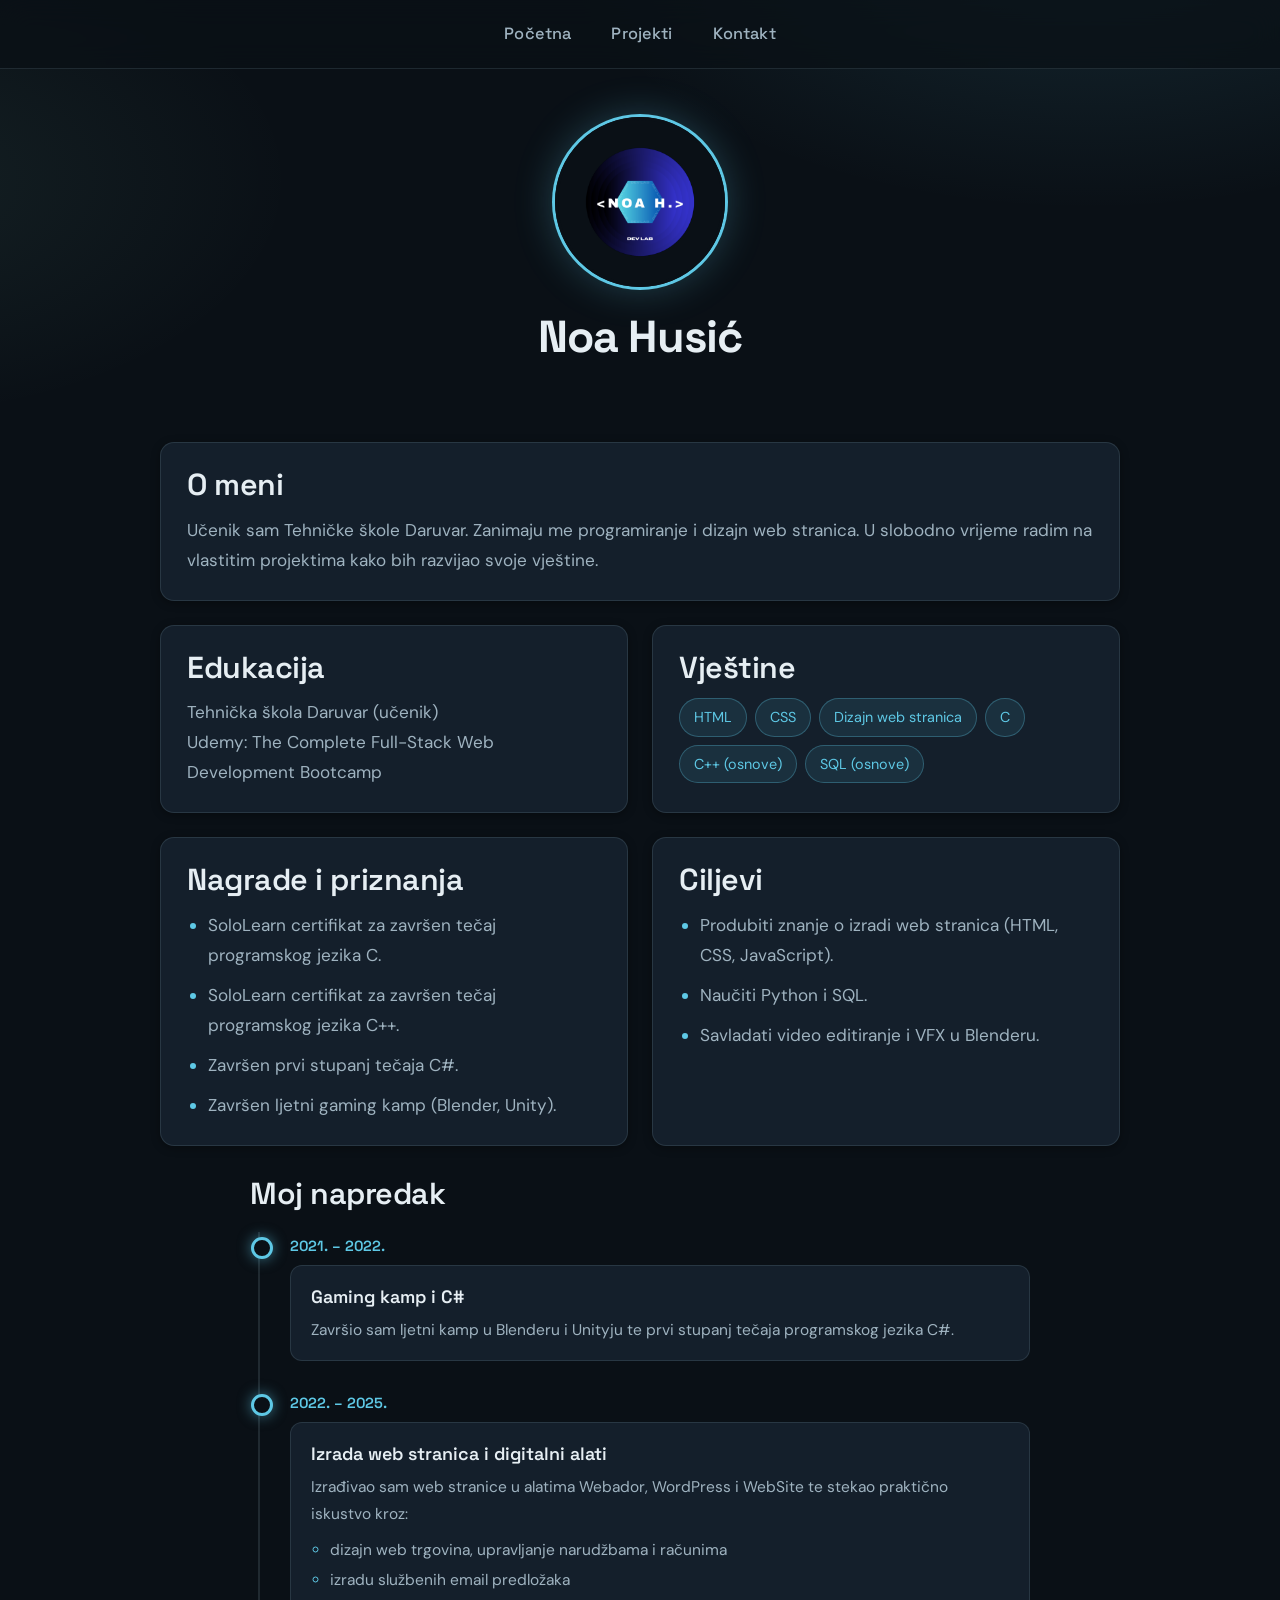
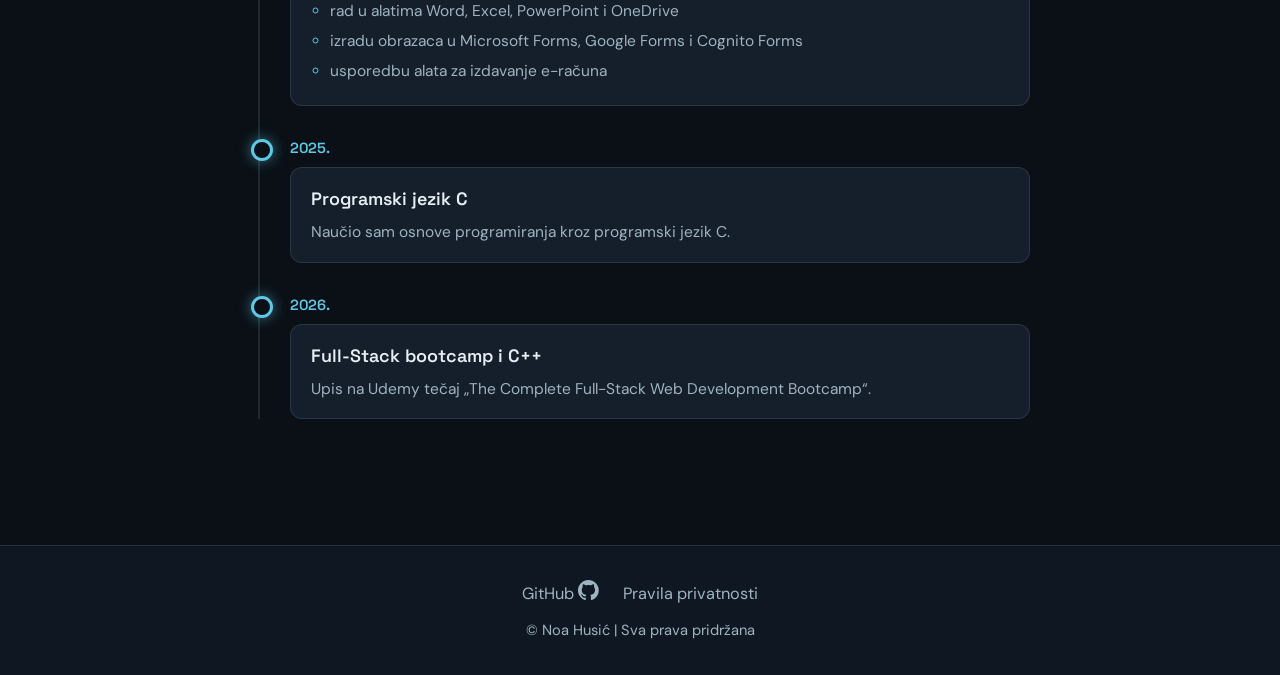
==== commit 4f28b202: "Redizajniraj css, poboljsaj sve stranice" ====
--- a/index.html
+++ b/index.html
@@ -104,7 +104,7 @@
                     <span class="timeline-date">2026.</span>
                     <div class="timeline-content">
                         <h3>Full-Stack bootcamp i C++</h3>
-                        <p>Upisao sam Udemy tečaj „The Complete Full-Stack Web Development Bootcamp“.</p>
+                        <p>Upis na Udemy tečaj „The Complete Full-Stack Web Development Bootcamp“.</p>
                     </div>
                 </li>
             </ul>
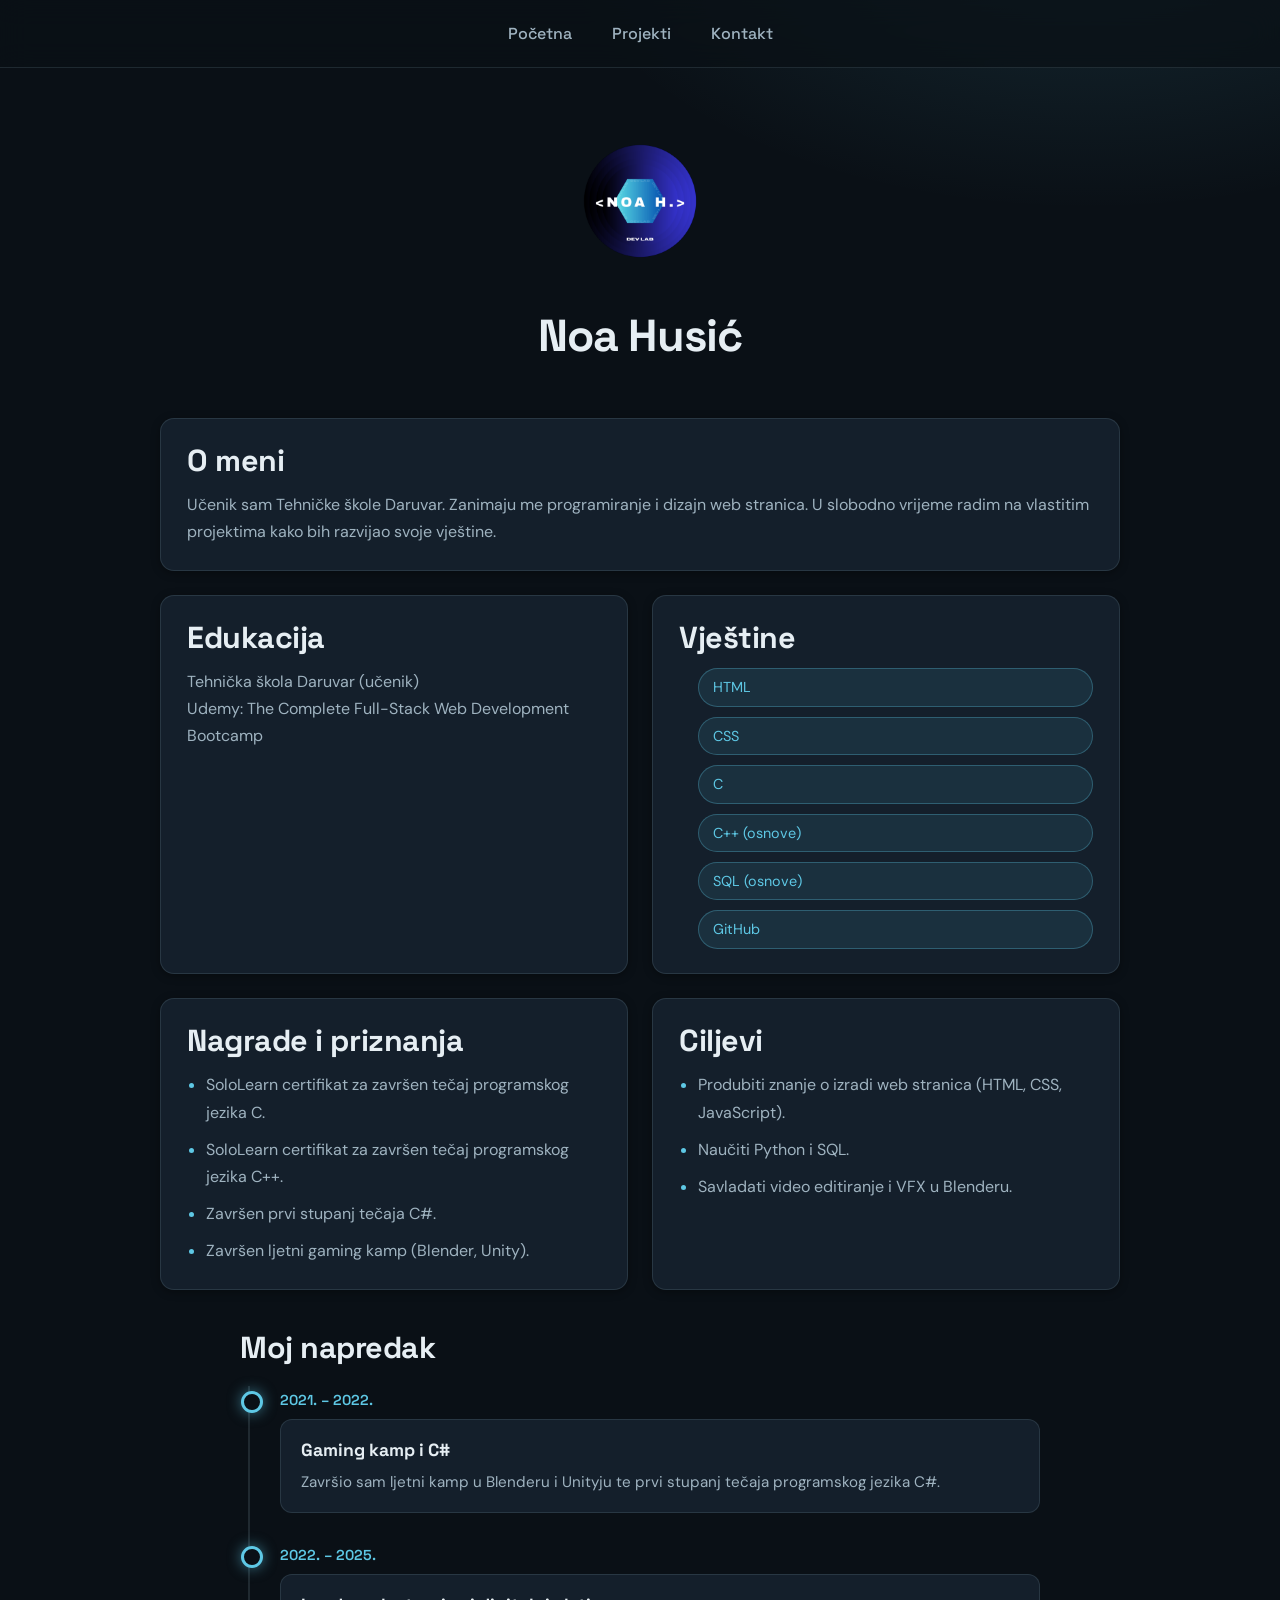
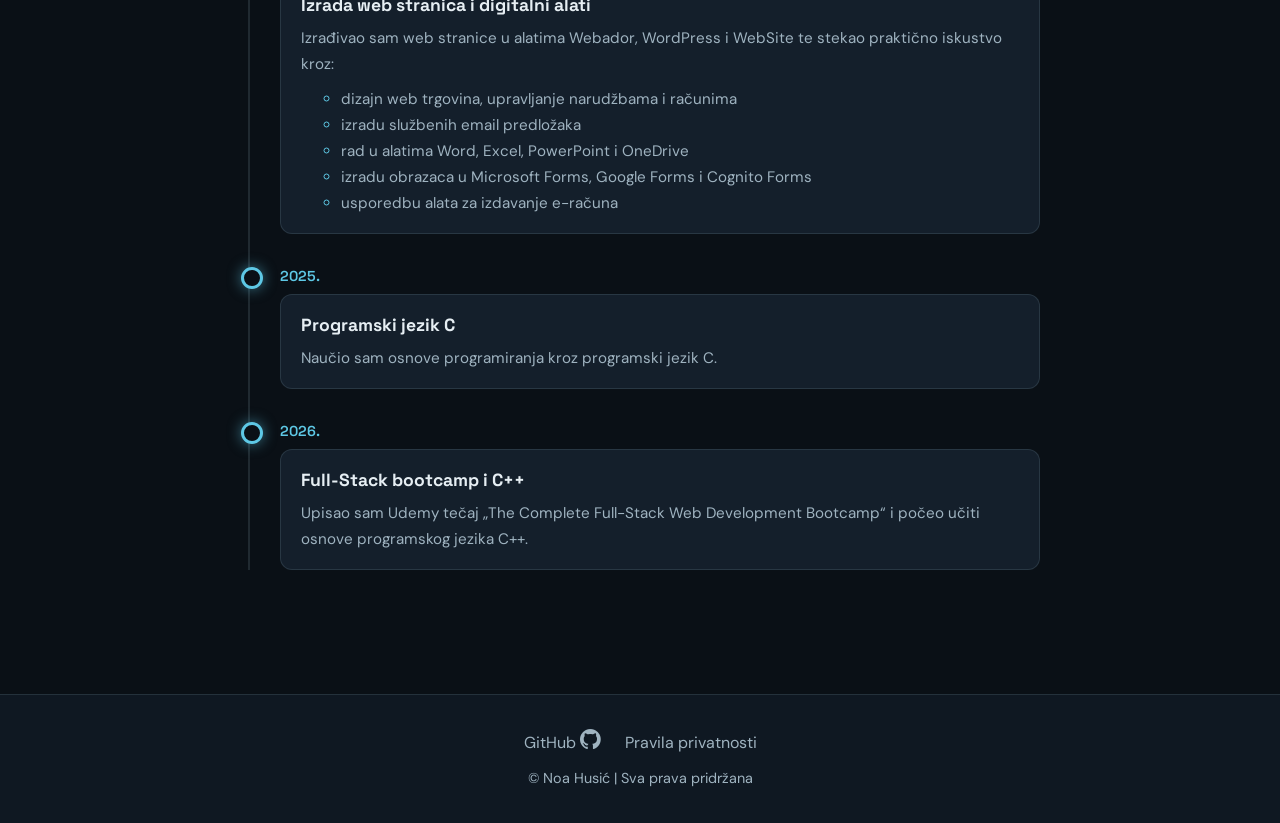
==== commit 80118df3: "Redizajniraj stranice, dodaj animacije pri skrolanju" ====
--- a/index.html
+++ b/index.html
@@ -8,6 +8,7 @@
     <title>Noa Husić | Portfolio</title>
     <link rel="stylesheet" href="style.css" />
     <link rel="stylesheet" href="https://cdnjs.cloudflare.com/ajax/libs/font-awesome/4.7.0/css/font-awesome.min.css">
+    <script src="script.js"></script>
 </head>
 
 <body>
@@ -21,7 +22,6 @@
         <section class="hero">
             <img class="slika" src="./images/mp-logo.png" alt="Noa Husić">
             <h1 class="name">Noa Husić</h1>
-
         </section>
     </header>
 
@@ -42,10 +42,10 @@
                 <ul class="chips">
                     <li>HTML</li>
                     <li>CSS</li>
-                    <li>Dizajn web stranica</li>
                     <li>C</li>
                     <li>C++ (osnove)</li>
                     <li>SQL (osnove)</li>
+                    <li>GitHub</li>
                 </ul>
             </section>
 
@@ -104,7 +104,7 @@
                     <span class="timeline-date">2026.</span>
                     <div class="timeline-content">
                         <h3>Full-Stack bootcamp i C++</h3>
-                        <p>Upis na Udemy tečaj „The Complete Full-Stack Web Development Bootcamp“.</p>
+                        <p>Upisao sam Udemy tečaj „The Complete Full-Stack Web Development Bootcamp“ i počeo učiti osnove programskog jezika C++.</p>
                     </div>
                 </li>
             </ul>
--- a/style.css
+++ b/style.css
@@ -1,5 +1,5 @@
 /* ==========================================
-   0. Fontovi i varijable
+   Varijable i osnova
    ========================================== */
 @import url('https://fonts.googleapis.com/css2?family=DM+Sans:wght@400;500;700&family=Space+Grotesk:wght@500;600;700&display=swap');
 
@@ -7,69 +7,45 @@
     --bg: #0a1016;
     --bg-2: #0f1822;
     --surface: #141f2b;
-    --surface-2: #1a2836;
     --border: rgba(165, 200, 214, 0.14);
     --text: #e6eef3;
     --text-soft: #9fb3c0;
     --accent: #5ec8e5;
     --accent-2: #8fe3c8;
     --accent-ink: #04222b;
+    --accent-bg: rgba(94, 200, 229, 0.1);
+    --accent-line: rgba(94, 200, 229, 0.3);
     --radius: 14px;
-    --shadow-sm: 0 2px 8px rgba(0, 0, 0, 0.35);
-    --shadow-md: 0 14px 34px rgba(0, 0, 0, 0.5);
-    --glow: 0 0 0 1px rgba(94, 200, 229, 0.45), 0 10px 30px rgba(94, 200, 229, 0.15);
-    --ease: 0.25s ease;
+    --shadow: 0 2px 8px rgba(0, 0, 0, 0.35);
     --font-head: 'Space Grotesk', system-ui, sans-serif;
-    --font-body: 'DM Sans', system-ui, -apple-system, sans-serif;
-}
-
-/* ==========================================
-   1. Osnovni stilovi i Izgled
-   ========================================== */
+    --font-body: 'DM Sans', system-ui, sans-serif;
+}
+
 * { box-sizing: border-box; }
 
 html { scroll-behavior: smooth; color-scheme: dark; }
 
 body {
-    background:
-        radial-gradient(900px 500px at 85% -10%, rgba(94, 200, 229, 0.14), transparent 60%),
-        radial-gradient(700px 400px at -10% 20%, rgba(143, 227, 200, 0.08), transparent 60%),
-        var(--bg);
-    background-attachment: fixed;
+    margin: 0;
     min-height: 100vh;
     display: flex;
     flex-direction: column;
-    margin: 0;
+    background:
+        radial-gradient(900px 500px at 85% -10%, rgba(94, 200, 229, 0.14), transparent 60%),
+        var(--bg);
+    background-attachment: fixed;
     font-family: var(--font-body);
-    font-size: 1.02rem;
     line-height: 1.7;
     color: var(--text);
 }
 
 main {
     flex: 1;
+    width: 100%;
     max-width: 1000px;
-    width: 100%;
     margin: 0 auto;
     padding: 40px 20px;
 }
-
-footer {
-    text-align: center;
-    padding: 32px 20px;
-    background-color: var(--bg-2);
-    border-top: 1px solid var(--border);
-    color: var(--text);
-    margin-top: 56px;
-}
-
-footer p {
-    margin: 10px 0 0 0;
-    font-size: 0.9em;
-    color: var(--text-soft);
-}
-
-::selection { background: var(--accent); color: var(--accent-ink); }
 
 :focus-visible {
     outline: 2px solid var(--accent);
@@ -78,7 +54,7 @@
 }
 
 /* ==========================================
-   2. Navigacija i Zaglavlje
+   Navigacija, hero, footer
    ========================================== */
 .navbar {
     position: sticky;
@@ -88,333 +64,165 @@
     flex-wrap: wrap;
     justify-content: center;
     gap: 6px 8px;
-    background-color: rgba(10, 16, 22, 0.75);
+    padding: 12px 15px;
+    background: rgba(10, 16, 22, 0.75);
     backdrop-filter: blur(14px);
-    -webkit-backdrop-filter: blur(14px);
     border-bottom: 1px solid var(--border);
-    padding: 12px 15px;
 }
 
 .nav-link {
-    font-family: var(--font-head);
-    color: var(--text-soft);
-    text-decoration: none;
     padding: 8px 16px;
     border-radius: 999px;
+    font-family: var(--font-head);
     font-weight: 500;
-    letter-spacing: 0.01em;
-    transition: color var(--ease), background-color var(--ease);
+    color: var(--text-soft);
+    text-decoration: none;
+    transition: color 0.25s, background-color 0.25s;
 }
 
 .nav-link:hover {
     color: var(--accent);
-    background-color: rgba(94, 200, 229, 0.1);
+    background: var(--accent-bg);
+}
+
+.hero {
+    max-width: 720px;
+    margin: 0 auto;
+    padding: 48px 20px 8px;
+    text-align: center;
+}
+
+.slika {
+    display: block;
+    width: 170px;
+    height: 170px;
+    margin: 0 auto;
+    border-radius: 50%;
+    object-fit: cover;
+}
+
+.name {
+    margin: 0 0 8px;
+    font-family: var(--font-head);
+    font-size: clamp(1.8rem, 5vw, 2.8rem);
+    line-height: 1.15;
+    letter-spacing: -0.02em;
+}
+
+.slika + .name { margin-top: 24px; }
+
+.hero-podnaslov {
+    margin: 0;
+    font-family: var(--font-head);
+    font-size: 1.1rem;
+    color: var(--accent);
+}
+
+.hero-opis {
+    max-width: 55ch;
+    margin: 14px auto 0;
+    color: var(--text-soft);
+}
+
+footer {
+    margin-top: 56px;
+    padding: 32px 20px;
+    text-align: center;
+    background: var(--bg-2);
+    border-top: 1px solid var(--border);
+}
+
+footer p {
+    margin: 10px 0 0;
+    font-size: 0.9em;
+    color: var(--text-soft);
 }
 
 .git, .pravila-privatnosti {
-    font-size: 1em;
+    margin: 0 10px;
     color: var(--text-soft);
     text-decoration: none;
-    margin: 0 10px;
-    transition: color var(--ease);
-}
-
-.git:hover, .pravila-privatnosti:hover {
-    color: var(--accent);
-}
-
-/* ==========================================
-   3. Tipografija i Slike
-   ========================================== */
-.name {
-    font-family: var(--font-head);
-    font-size: clamp(1.8rem, 5vw, 2.8rem);
-    font-weight: 700;
-    letter-spacing: -0.02em;
-    line-height: 1.15;
-    margin: 0 0 12px 0;
-    color: var(--text);
-}
-
-.h1-opis, .h2-opis {
+    transition: color 0.25s;
+}
+
+.git:hover, .pravila-privatnosti:hover { color: var(--accent); }
+
+/* ==========================================
+   Kartice i tekst
+   ========================================== */
+.card {
+    padding: 24px 26px;
+    background: var(--surface);
+    border: 1px solid var(--border);
+    border-radius: var(--radius);
+    box-shadow: var(--shadow);
+}
+
+.h2-opis {
+    margin: 0 0 12px;
     font-family: var(--font-head);
     font-size: clamp(1.4rem, 3.5vw, 1.9rem);
     line-height: 1.2;
     letter-spacing: -0.015em;
-    color: var(--text);
-    text-align: left;
-    font-weight: 600;
-    margin: 28px 0 12px;
 }
 
 .h3-opis {
-    font-size: 1.05em;
-    color: var(--text-soft);
-    text-align: left;
-    font-weight: 400;
-    line-height: 1.75;
-    max-width: 65ch;
-    margin: 0;
-}
-
-.slika {
-    display: block;
-    margin: 28px auto 0 auto;
-    width: 170px;
-    height: 170px;
-    border-radius: 50%;
-    object-fit: cover;
-    border: 3px solid var(--bg);
-    box-shadow: 0 0 0 3px var(--accent), 0 0 40px rgba(94, 200, 229, 0.3);
-}
-
-/* ==========================================
-   4. Forma i Kontakt
-   ========================================== */
-.kontakt-sadrzaj {
-    max-width: 600px;
-    margin: 0 auto;
-}
-
-form {
-    background-color: var(--surface);
-    border: 1px solid var(--border);
-    padding: 30px;
-    border-radius: var(--radius);
-    box-shadow: var(--shadow-sm);
-    margin-top: 24px;
-}
-
-form label {
-    font-weight: 500;
-    color: var(--text);
-}
-
-form input[type="email"],
-form textarea {
-    width: 100%;
-    padding: 13px 15px;
-    border: 1px solid var(--border);
-    background-color: var(--bg);
-    border-radius: 10px;
-    margin-top: 8px;
-    font: inherit;
-    color: var(--text);
-    transition: border-color var(--ease), box-shadow var(--ease);
-}
-
-form input[type="email"]::placeholder,
-form textarea::placeholder {
-    color: #5f7686;
-}
-
-form input[type="email"]:focus,
-form textarea:focus {
-    outline: none;
-    border-color: var(--accent);
-    box-shadow: 0 0 0 4px rgba(94, 200, 229, 0.18);
-}
-
-form textarea {
-    min-height: 140px;
-    resize: vertical;
-}
-
-form button {
-    background: linear-gradient(135deg, var(--accent), var(--accent-2));
-    color: var(--accent-ink);
-    border: none;
-    padding: 13px 28px;
-    border-radius: 10px;
-    cursor: pointer;
-    font-family: var(--font-head);
-    font-size: 1rem;
-    font-weight: 600;
-    margin-top: 20px;
-    transition: transform var(--ease), box-shadow var(--ease);
-}
-
-form button:hover {
-    transform: translateY(-2px);
-    box-shadow: 0 10px 24px rgba(94, 200, 229, 0.3);
-}
-
-form button:active { transform: translateY(0); }
-
-/* ==========================================
-   5. Grid Izgled (Parent Layout)
-   ========================================== */
+    margin: 0;
+    color: var(--text-soft);
+}
+
+ul.h3-opis, .card ul {
+    padding-left: 1.2em;
+    display: grid;
+    gap: 10px;
+}
+
+li::marker { color: var(--accent); }
+
+.chips {
+    list-style: none;
+    padding: 0;
+    margin: 0;
+    display: flex;
+    flex-wrap: wrap;
+    gap: 8px;
+}
+
+.chips li {
+    padding: 6px 14px;
+    border-radius: 999px;
+    font-size: 0.9rem;
+    color: var(--accent);
+    background: var(--accent-bg);
+    border: 1px solid var(--accent-line);
+}
+
+/* Početna: mreža kartica (2 stupca, iste visine) */
 .parent {
     display: grid;
     grid-template-columns: 1fr 1fr;
     gap: 24px;
-    margin-top: 24px;
-}
-
-.div13 { grid-column: span 2; }
-.div14 { grid-column: 1; }
-.div16 { grid-column: 1; }
-.div17 { grid-column: 2; grid-row: span 2; }
-
-/* ==========================================
-   6. Projekti i Modal
-   ========================================== */
-.projects-grid {
-    display: grid;
-    grid-template-columns: repeat(auto-fit, minmax(240px, 1fr));
-    gap: 24px;
-    margin-top: 24px;
-}
-
-.project-card {
-    cursor: pointer;
-    overflow: hidden;
-    isolation: isolate;
-    border-radius: var(--radius);
-    border: 1px solid var(--border);
-    background: var(--surface);
-    box-shadow: var(--shadow-sm);
-    transition: transform var(--ease), box-shadow var(--ease), border-color var(--ease);
-}
-
-.project-card:hover {
-    transform: translateY(-6px);
-    border-color: transparent;
-    box-shadow: var(--glow);
-}
-
-.project-img {
-    width: 100%;
-    height: 180px;
-    object-fit: cover;
-    display: block;
-    transition: transform 0.5s ease;
-}
-
-.project-card:hover .project-img {
-    transform: scale(1.06);
-}
-
-.project-info {
-    padding: 18px 20px 20px;
-}
-
-.project-info h3 {
-    font-family: var(--font-head);
-    margin: 0 0 8px 0;
-    font-size: 1.15rem;
-    font-weight: 600;
-    color: var(--text);
-}
-
-.project-info p {
-    margin: 0;
-    font-size: 0.95rem;
-    color: var(--text-soft);
-}
-
-/* Modal (Popup) */
-.modal {
-    display: none;
-    position: fixed;
-    inset: 0;
-    background-color: rgba(4, 8, 12, 0.8);
-    backdrop-filter: blur(6px);
-    justify-content: center;
-    align-items: center;
-    z-index: 1000;
-    padding: 16px;
-}
-
-.modal-content {
-    background-color: var(--surface);
-    border: 1px solid var(--border);
-    padding: 28px;
-    border-radius: 18px;
-    max-width: 520px;
-    width: 100%;
-    max-height: 90vh;
-    overflow-y: auto;
-    position: relative;
-    text-align: center;
-    color: var(--text);
-    box-shadow: var(--shadow-md);
-    animation: modalIn 0.25s ease;
-}
-
-@keyframes modalIn {
-    from { opacity: 0; transform: translateY(14px) scale(0.97); }
-    to   { opacity: 1; transform: none; }
-}
-
-.modal-content img {
-    width: 100%;
-    max-height: 250px;
-    object-fit: cover;
-    border-radius: 10px;
-    margin-bottom: 16px;
-}
-
-.close-btn {
-    position: absolute;
-    top: 10px;
-    right: 12px;
-    width: 40px;
-    height: 40px;
-    display: grid;
-    place-items: center;
-    font-size: 26px;
-    line-height: 1;
-    cursor: pointer;
-    color: var(--text-soft);
-    border-radius: 50%;
-    transition: background-color var(--ease), color var(--ease);
-}
-
-.close-btn:hover {
-    background-color: rgba(255, 255, 255, 0.08);
-    color: var(--text);
-}
-
-.modal-link-btn {
-    display: inline-block;
-    margin-top: 16px;
-    padding: 12px 26px;
-    background: linear-gradient(135deg, var(--accent), var(--accent-2));
-    color: var(--accent-ink);
-    text-decoration: none;
-    border-radius: 10px;
-    font-family: var(--font-head);
-    font-weight: 600;
-    transition: transform var(--ease), box-shadow var(--ease);
-}
-
-.modal-link-btn:hover {
-    transform: translateY(-2px);
-    box-shadow: 0 10px 24px rgba(94, 200, 229, 0.3);
-}
-
-/* ==========================================
-   7. Timeline Stilovi
-   ========================================== */
+}
+
+.parent > .siroko { grid-column: 1 / -1; }
+
+/* Timeline */
 .timeline-container {
     max-width: 800px;
-    margin: 30px auto;
-    padding: 0 10px;
+    margin: 40px auto 0;
 }
 
 .timeline {
     list-style: none;
+    margin: 20px 0 0 8px;
     padding: 0;
-    margin: 20px 0 20px 8px;
-    position: relative;
     border-left: 2px solid var(--border);
 }
 
 .timeline-item {
     position: relative;
+    margin-bottom: 28px;
     padding-left: 30px;
-    margin-bottom: 28px;
 }
 
 .timeline-item::before {
@@ -424,7 +232,7 @@
     top: 5px;
     width: 16px;
     height: 16px;
-    background-color: var(--bg);
+    background: var(--bg);
     border: 3px solid var(--accent);
     border-radius: 50%;
     box-shadow: 0 0 14px rgba(94, 200, 229, 0.55);
@@ -432,220 +240,50 @@
 
 .timeline-date {
     display: inline-block;
+    margin-bottom: 6px;
     font-family: var(--font-head);
     font-weight: 600;
+    font-size: 0.9em;
     color: var(--accent);
-    font-size: 0.9em;
-    margin-bottom: 6px;
 }
 
 .timeline-content {
-    background-color: var(--surface);
-    border: 1px solid var(--border);
     padding: 16px 20px;
+    background: var(--surface);
+    border: 1px solid var(--border);
     border-radius: 12px;
 }
 
 .timeline-content h3 {
-    font-family: var(--font-head);
-    margin: 0 0 5px 0;
+    margin: 0 0 5px;
+    font-family: var(--font-head);
     font-size: 1.1em;
-    font-weight: 600;
-    color: var(--text);
-}
-
-.timeline-content p {
+}
+
+.timeline-content p, .timeline-content ul {
     margin: 0;
     font-size: 0.95em;
     color: var(--text-soft);
 }
 
-/* ==========================================
-   8. Marquee (tekst s desna na lijevo)
-   ========================================== */
-.marquee-container {
-    width: 100%;
-    overflow: hidden;
-    white-space: nowrap;
-    background-color: var(--bg-2);
-    border-top: 1px solid var(--border);
-    border-bottom: 1px solid var(--border);
-    padding: 12px 0;
-}
-
-.marquee-text {
-    display: inline-block;
-    padding-left: 100%;
-    animation: pomakniTekst 18s linear infinite;
-    font-family: var(--font-head);
-    font-size: 1.05rem;
-    font-weight: 500;
-    color: var(--accent);
-}
-
-@keyframes pomakniTekst {
-    0%   { transform: translateX(0); }
-    100% { transform: translateX(-100%); }
-}
-
-.marquee-container:hover .marquee-text {
-    animation-play-state: paused;
-}
-
-/* ==========================================
-   9. Responsive (mobilni uređaji)
-   ========================================== */
-@media (max-width: 768px) {
-    main { padding: 24px 16px; }
-
-    .parent { grid-template-columns: 1fr; }
-
-    .div13, .div14, .div16, .div17 {
-        grid-column: span 1;
-        grid-row: span 1;
-    }
-
-    .projects-grid { grid-template-columns: 1fr; }
-
-    .mySlides img { height: 220px; }
-}
-
-/* ==========================================
-   10. Pristupačnost: smanjeno kretanje
-   ========================================== */
-@media (prefers-reduced-motion: reduce) {
-    *, *::before, *::after {
-        animation: none !important;
-        transition: none !important;
-    }
-    html { scroll-behavior: auto; }
-    .marquee-text { padding-left: 0; }
-}
-
-/* ==========================================
-   11. Dodatci za profesionalniji index.html
-   ========================================== */
-.hero {
-    text-align: center;
-    padding: 48px 20px 8px;
-    max-width: 720px;
-    margin: 0 auto;
-}
-
-.hero .slika { margin-top: 0; }
-
-.hero .name { margin-top: 24px; margin-bottom: 8px; }
-
-.hero-podnaslov {
-    margin: 0;
-    font-size: 1.1rem;
-    color: var(--accent);
-    font-family: var(--font-head);
-    font-weight: 500;
-}
-
-.hero-opis {
-    margin: 14px auto 0;
-    max-width: 55ch;
-    color: var(--text-soft);
-}
-
-.card {
-    background-color: var(--surface);
-    border: 1px solid var(--border);
-    border-radius: var(--radius);
-    padding: 24px 26px;
-    box-shadow: var(--shadow-sm);
-}
-
-.card .h1-opis, .card .h2-opis { margin-top: 0; }
-
-.card ul.h3-opis {
-    padding-left: 1.2em;
-    display: grid;
-    gap: 10px;
-}
-
-.card ul.h3-opis li::marker { color: var(--accent); }
-
-.chips {
-    list-style: none;
-    padding: 0;
-    margin: 0;
-    display: flex;
-    flex-wrap: wrap;
-    gap: 8px;
-}
-
-.chips li {
-    padding: 6px 14px;
-    border-radius: 999px;
-    font-size: 0.9rem;
-    color: var(--accent);
-    background-color: rgba(94, 200, 229, 0.1);
-    border: 1px solid rgba(94, 200, 229, 0.3);
-}
-
-.timeline-content ul {
-    margin: 8px 0 0;
-    padding-left: 1.2em;
-    font-size: 0.95em;
-    color: var(--text-soft);
-}
-
-.timeline-content ul li { margin-bottom: 4px; }
-.timeline-content ul li::marker { color: var(--accent); }
-.timeline-content p + ul { margin-top: 10px; }
-
-/* ==========================================
-   12. Ujednačen raspored kartica (2 stupca, iste visine)
-   ========================================== */
-.parent {
-    align-items: stretch;
-}
-
-.parent > .card {
-    grid-column: auto;
-    grid-row: auto;
-    margin: 0;
-}
-
-.parent > .card.siroko {
-    grid-column: 1 / -1;
-}
-
-.parent > .card .h3-opis {
-    max-width: none;
-}
-
-@media (max-width: 768px) {
-    .parent > .card,
-    .parent > .card.siroko {
-        grid-column: auto;
-    }
-}
-
-/* ==========================================
-   13. Kontakt stranica
+.timeline-content ul { margin-top: 10px; gap: 4px; }
+
+/* ==========================================
+   Kontakt
    ========================================== */
 .kontakt-sadrzaj {
     max-width: 900px;
+    margin: 0 auto;
     display: grid;
     grid-template-columns: 1fr 1.6fr;
     gap: 24px;
     align-items: start;
 }
 
-.kontakt-sadrzaj form {
-    margin-top: 0;
-}
-
-.kontakt-info .h2-opis { margin-bottom: 16px; }
-
 .kontakt-popis {
     list-style: none;
+    margin: 0;
     padding: 0;
-    margin: 0;
     display: grid;
     gap: 16px;
 }
@@ -662,38 +300,67 @@
     height: 42px;
     display: grid;
     place-items: center;
-    border-radius: 12px;
     font-size: 20px;
     color: var(--accent);
-    background-color: rgba(94, 200, 229, 0.1);
-    border: 1px solid rgba(94, 200, 229, 0.3);
+    background: var(--accent-bg);
+    border: 1px solid var(--accent-line);
+    border-radius: 12px;
 }
 
 .kontakt-oznaka {
     display: block;
     font-size: 0.85rem;
-    color: var(--text-soft);
     line-height: 1.3;
+    color: var(--text-soft);
 }
 
 .kontakt-popis a {
     color: var(--text);
     text-decoration: none;
     overflow-wrap: anywhere;
-    transition: color var(--ease);
 }
 
 .kontakt-popis a:hover { color: var(--accent); }
 
+form {
+    padding: 30px;
+    background: var(--surface);
+    border: 1px solid var(--border);
+    border-radius: var(--radius);
+    box-shadow: var(--shadow);
+}
+
 .polje { margin-bottom: 20px; }
+
+form label { font-weight: 500; }
+
+form input[type="email"], form textarea {
+    width: 100%;
+    margin-top: 8px;
+    padding: 13px 15px;
+    font: inherit;
+    color: var(--text);
+    background: var(--bg);
+    border: 1px solid var(--border);
+    border-radius: 10px;
+    transition: border-color 0.25s, box-shadow 0.25s;
+}
+
+form input[type="email"]:focus, form textarea:focus {
+    outline: none;
+    border-color: var(--accent);
+    box-shadow: 0 0 0 4px rgba(94, 200, 229, 0.18);
+}
+
+form textarea { min-height: 140px; resize: vertical; }
 
 .privola {
     display: flex;
     align-items: flex-start;
     gap: 10px;
     font-size: 0.95rem;
-    color: var(--text-soft);
     font-weight: 400;
+    color: var(--text-soft);
 }
 
 .privola input {
@@ -704,32 +371,74 @@
     accent-color: var(--accent);
 }
 
-.privola a { color: var(--accent); }
-
-@media (max-width: 768px) {
-    .kontakt-sadrzaj { grid-template-columns: 1fr; }
-}
-
-/* ==========================================
-   14. Projekti stranica
-   ========================================== */
-.projekti-sadrzaj .h3-opis { max-width: none; }
-
-.project-card { text-align: left; }
+.privola a, .pravni-sadrzaj a { color: var(--accent); }
+
+/* Gumbi */
+form button, .modal-link-btn {
+    display: inline-block;
+    padding: 13px 28px;
+    border: none;
+    border-radius: 10px;
+    cursor: pointer;
+    font-family: var(--font-head);
+    font-size: 1rem;
+    font-weight: 600;
+    color: var(--accent-ink);
+    text-decoration: none;
+    background: linear-gradient(135deg, var(--accent), var(--accent-2));
+    transition: transform 0.25s, box-shadow 0.25s;
+}
+
+form button:hover, .modal-link-btn:hover {
+    transform: translateY(-2px);
+    box-shadow: 0 10px 24px rgba(94, 200, 229, 0.3);
+}
+
+/* ==========================================
+   Projekti i modal
+   ========================================== */
+.projects-grid {
+    display: grid;
+    grid-template-columns: repeat(auto-fit, minmax(240px, 1fr));
+    gap: 24px;
+}
+
+.project-card {
+    overflow: hidden;
+    cursor: pointer;
+    text-align: left;
+    background: var(--surface);
+    border: 1px solid var(--border);
+    border-radius: var(--radius);
+    box-shadow: var(--shadow);
+    transition: transform 0.25s, border-color 0.25s;
+}
+
+.project-card:hover, .project-card:focus-visible {
+    transform: translateY(-6px);
+    border-color: var(--accent);
+}
 
 .project-img {
-    background: linear-gradient(135deg, var(--surface-2), var(--bg-2));
-    color: var(--text-soft);
-    font-size: 0.9rem;
-}
-
-.project-card:focus-visible {
-    outline: 2px solid var(--accent);
-    outline-offset: 3px;
-    box-shadow: var(--glow);
+    display: block;
+    width: 100%;
+    height: 180px;
+    object-fit: cover;
+    background: var(--bg-2);
+}
+
+.project-info { padding: 18px 20px 20px; }
+
+.project-info h3 {
+    margin: 0 0 8px;
+    font-family: var(--font-head);
+    font-size: 1.15rem;
 }
 
 .project-info p {
+    margin: 0;
+    font-size: 0.95rem;
+    color: var(--text-soft);
     display: -webkit-box;
     -webkit-line-clamp: 3;
     line-clamp: 3;
@@ -737,21 +446,69 @@
     overflow: hidden;
 }
 
+.modal {
+    display: none;
+    position: fixed;
+    inset: 0;
+    z-index: 1000;
+    padding: 16px;
+    justify-content: center;
+    align-items: center;
+    background: rgba(4, 8, 12, 0.8);
+    backdrop-filter: blur(6px);
+}
+
+.modal-content {
+    position: relative;
+    width: 100%;
+    max-width: 520px;
+    max-height: 90vh;
+    overflow-y: auto;
+    padding: 28px;
+    text-align: center;
+    background: var(--surface);
+    border: 1px solid var(--border);
+    border-radius: 18px;
+}
+
+.modal-content img {
+    width: 100%;
+    max-height: 250px;
+    margin-bottom: 16px;
+    object-fit: cover;
+    border-radius: 10px;
+}
+
 .modal-content h2 {
+    margin: 0 0 10px;
     font-family: var(--font-head);
     font-size: 1.5rem;
-    letter-spacing: -0.01em;
-    margin: 0 0 10px;
 }
 
 .modal-content p {
     margin: 0;
-    color: var(--text-soft);
     text-align: left;
-}
-
-/* ==========================================
-   15. Pravila privatnosti / uvjeti korištenja
+    color: var(--text-soft);
+}
+
+.close-btn {
+    position: absolute;
+    top: 10px;
+    right: 12px;
+    width: 40px;
+    height: 40px;
+    display: grid;
+    place-items: center;
+    font-size: 26px;
+    cursor: pointer;
+    color: var(--text-soft);
+    border-radius: 50%;
+}
+
+.close-btn:hover { color: var(--text); background: rgba(255, 255, 255, 0.08); }
+
+/* ==========================================
+   Pravila privatnosti
    ========================================== */
 .pravni-sadrzaj {
     max-width: 760px;
@@ -760,37 +517,41 @@
     gap: 24px;
 }
 
-.pravni-sadrzaj .card p,
-.pravni-sadrzaj .card li {
-    color: var(--text-soft);
-}
-
-.pravni-sadrzaj .card p { margin: 0 0 14px; }
-.pravni-sadrzaj .card p:last-child { margin-bottom: 0; }
-
-.pravni-sadrzaj .card strong { color: var(--text); font-weight: 600; }
-
-.pravni-sadrzaj .card ul {
-    margin: 0;
-    padding-left: 1.2em;
-    display: grid;
-    gap: 10px;
-}
-
-.pravni-sadrzaj .card li::marker { color: var(--accent); }
-
-.pravni-sadrzaj .card a {
-    color: var(--accent);
-    text-decoration: none;
-    border-bottom: 1px solid rgba(94, 200, 229, 0.4);
-    transition: border-color var(--ease);
-}
-
-.pravni-sadrzaj .card a:hover { border-bottom-color: var(--accent); }
-
-.pravni-podaci {
+.pravni-sadrzaj p { margin: 0 0 14px; }
+.pravni-sadrzaj p:last-child { margin-bottom: 0; }
+.pravni-sadrzaj li, .pravni-sadrzaj p { color: var(--text-soft); }
+.pravni-sadrzaj strong { color: var(--text); }
+
+.pravni-sadrzaj .pravni-podaci {
     padding: 14px 18px;
+    background: var(--bg);
+    border: 1px solid var(--border);
     border-radius: 10px;
-    background-color: var(--bg);
-    border: 1px solid var(--border);
+}
+
+/* ==========================================
+   Postupno prikazivanje pri skrolanju
+   ========================================== */
+.js .reveal {
+    opacity: 0;
+    transform: translateY(28px);
+    transition: opacity 0.6s ease, transform 0.6s ease;
+    transition-delay: var(--d, 0s);
+}
+
+.js .reveal.vidljivo {
+    opacity: 1;
+    transform: none;
+}
+
+/* ==========================================
+   Mobitel i smanjeno kretanje
+   ========================================== */
+@media (max-width: 768px) {
+    main { padding: 24px 16px; }
+    .parent, .kontakt-sadrzaj { grid-template-columns: 1fr; }
+}
+
+@media (prefers-reduced-motion: reduce) {
+    * { transition: none !important; scroll-behavior: auto !important; }
 }
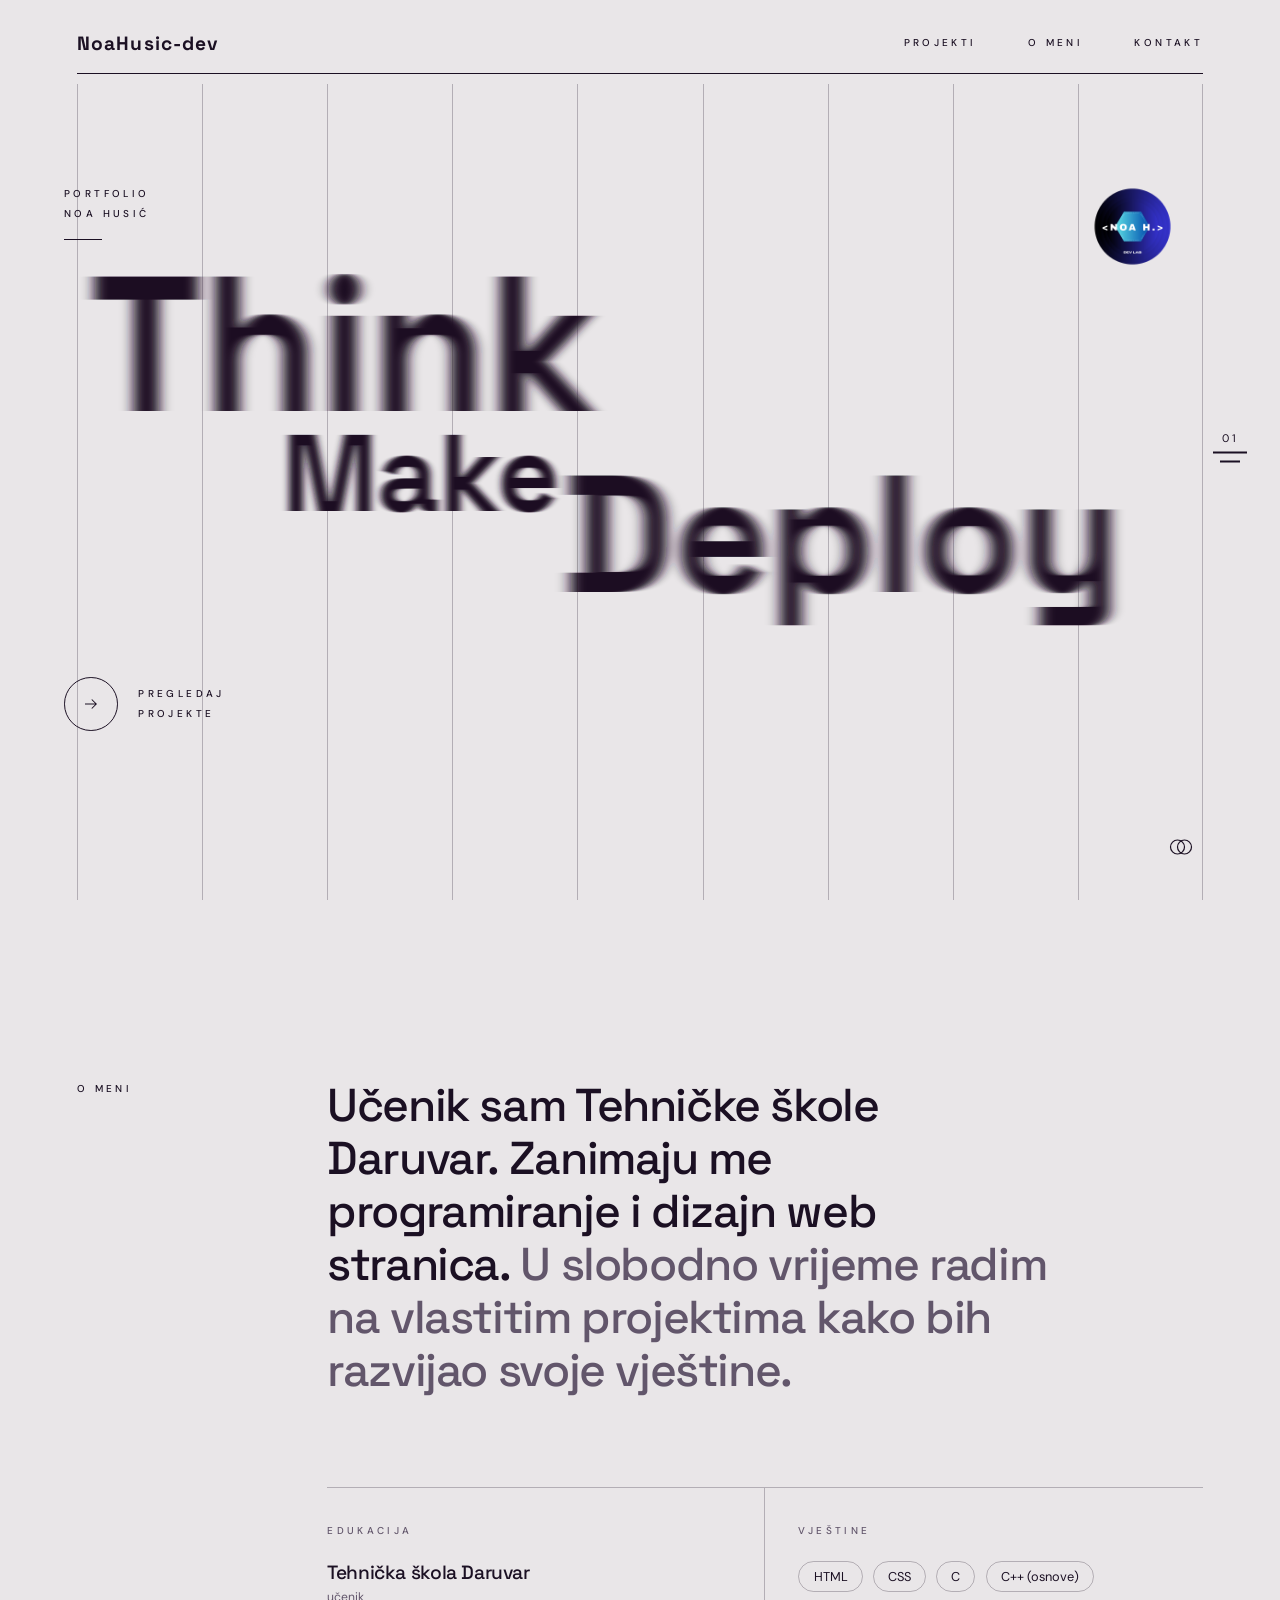
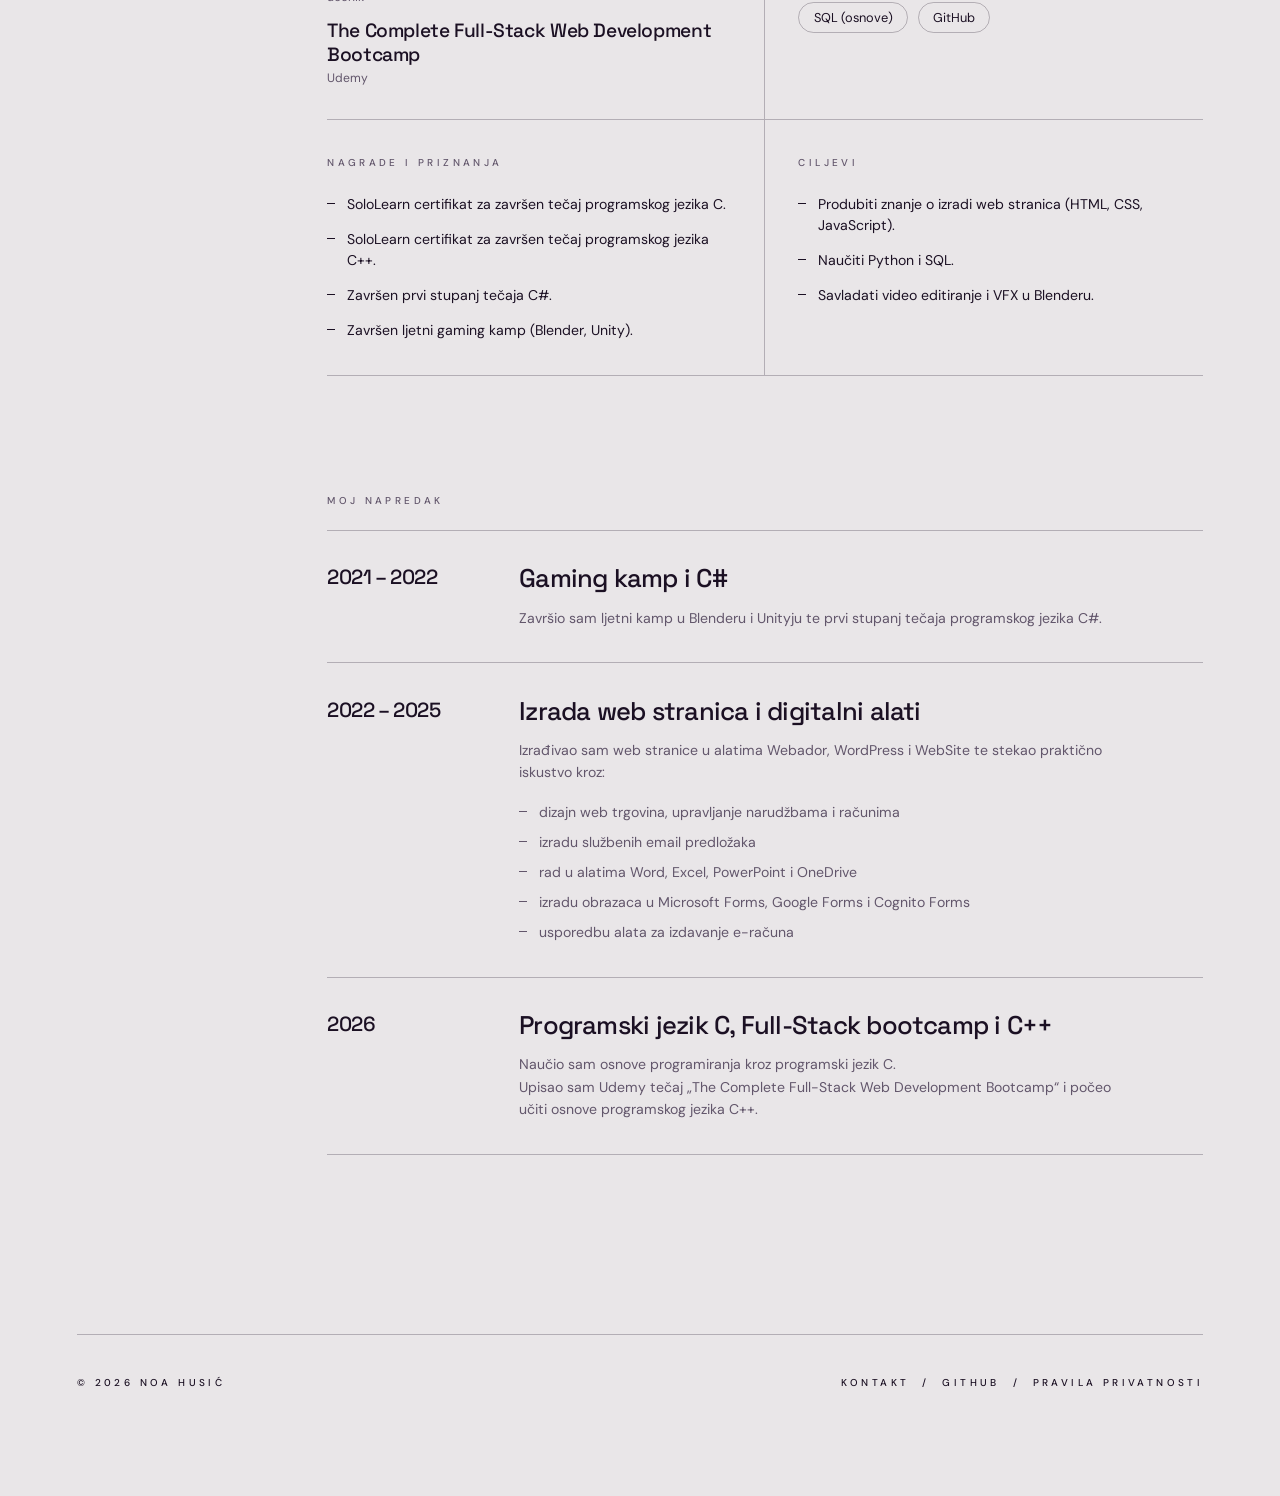
==== commit cf51a50b: "Totalni redizajn v2 web portfolio" ====
--- a/index.html
+++ b/index.html
@@ -1,122 +1,120 @@
 <!DOCTYPE html>
 <html lang="hr">
+<head>
+<meta charset="utf-8">
+<meta name="viewport" content="width=device-width, initial-scale=1, viewport-fit=cover">
+<title>Noa Husić – Portfolio</title>
+<meta name="description" content="Portfolio Noe Husića: web razvoj i dizajn.">
+<link rel="preconnect" href="https://fonts.googleapis.com"><link rel="preconnect" href="https://fonts.gstatic.com" crossorigin>
+<link rel="stylesheet" href="https://fonts.googleapis.com/css2?family=DM+Sans:wght@400;500&family=Space+Grotesk:wght@500;700&display=swap">
+<script>try{document.documentElement.dataset.theme=localStorage.getItem("theme")||"light"}catch(e){document.documentElement.dataset.theme="light"}</script>
+<link rel="stylesheet" href="style.css">
+</head>
+<body>
+<svg width="0" height="0" style="position:absolute" aria-hidden="true"><defs><filter id="hb0" x="-20%" y="-10%" width="140%" height="120%"><feGaussianBlur class="hb" stdDeviation="0 0"/></filter><filter id="hb1" x="-20%" y="-10%" width="140%" height="120%"><feGaussianBlur class="hb" stdDeviation="0 0"/></filter><filter id="hb2" x="-20%" y="-10%" width="140%" height="120%"><feGaussianBlur class="hb" stdDeviation="0 0"/></filter><filter id="hb3" x="-20%" y="-10%" width="140%" height="120%"><feGaussianBlur class="hb" stdDeviation="0 0"/></filter></defs></svg>
+<main>
+<div class="cols" aria-hidden="true"><i></i><i></i><i></i><i></i><i></i><i></i><i></i><i></i><i></i></div>
+<header>
+  <a class="logo" href="index.html" aria-label="Početna">NoaHusic-dev</a>
+  <nav class="mini"><a href="projekti.html">Projekti</a><a href="index.html#o-meni">O meni</a><a href="kontakt.html">Kontakt</a></nav>
+</header>
+<section class="stage" data-s>
+  <div class="inner">
+    <p class="mini rule tl">Portfolio<br>Noa Husić</p>
+    <h1><span class="w w1" data-blur="7">Think</span><span class="w w2" data-blur="4">Make</span><span class="w w3" data-blur="8">Deploy</span><!--<span class="w w4" data-blur="9">Lab</span>--></h1>
+    <img class="hero-logo" src="images/mp-logo.png" alt="Logo NoaHusic-dev" decoding="async">
+    <!--<p class="mini rule tr">Web<br>Sučelja<br>Sustavi<br>Detalji</p>-->
+    <div class="cta">
+      <!--<p>Razvijam web stranice i aplikacije koje su jasne, brze i pažljivo oblikovane.</p>-->
+      <a class="row" href="projekti.html"><span class="btn" aria-hidden="true"><svg width="18" height="18" viewBox="0 0 24 24" fill="none" stroke="currentColor" stroke-width="1.4"><path d="M4 12h15M13 6l6 6-6 6"/></svg></span><span class="mini">Pregledaj<br>projekte</span></a>
+    </div>
+  </div>
+</section>
 
-<head>
-    <meta charset="UTF-8">
-    <meta name="viewport" content="width=device-width, initial-scale=1.0">
-    <meta name="description" content="Portfolio Noe Husića, učenika Tehničke škole Daruvar: web programiranje, dizajn i projekti.">
-    <title>Noa Husić | Portfolio</title>
-    <link rel="stylesheet" href="style.css" />
-    <link rel="stylesheet" href="https://cdnjs.cloudflare.com/ajax/libs/font-awesome/4.7.0/css/font-awesome.min.css">
-    <script src="script.js"></script>
-</head>
+<section class="sec" id="o-meni" data-s>
+  <p class="mini lbl rv">O meni</p>
+  <div class="bd">
+    <p class="big rv" style="--d:.1s">Učenik sam Tehničke škole Daruvar. Zanimaju me programiranje i dizajn web stranica. <em>U slobodno vrijeme radim na vlastitim projektima kako bih razvijao svoje vještine.</em></p>
 
-<body>
-    <header>
-        <nav class="navbar" aria-label="Glavna navigacija">
-            <a class="nav-link" href="index.html" aria-current="page">Početna</a>
-            <a class="nav-link" href="projekti.html">Projekti</a>
-            <a class="nav-link" href="kontakt.html">Kontakt</a>
-        </nav>
+    <div class="facts">
+      <article class="fact rv">
+        <h2 class="mini">Edukacija</h2>
+        <ul class="rows">
+          <li><strong>Tehnička škola Daruvar</strong><span>učenik</span></li>
+          <li><strong>The Complete Full-Stack Web Development Bootcamp</strong><span>Udemy</span></li>
+        </ul>
+      </article>
 
-        <section class="hero">
-            <img class="slika" src="./images/mp-logo.png" alt="Noa Husić">
-            <h1 class="name">Noa Husić</h1>
-        </section>
-    </header>
+      <article class="fact rv" style="--d:.08s">
+        <h2 class="mini">Vještine</h2>
+        <div class="tags"><span>HTML</span><span>CSS</span><span>C</span><span>C++ (osnove)</span><span>SQL (osnove)</span><span>GitHub</span></div>
+      </article>
 
-    <main>
-        <div class="parent">
-            <section class="div13 card siroko">
-                <h2 class="h2-opis">O meni</h2>
-                <p class="h3-opis">Učenik sam Tehničke škole Daruvar. Zanimaju me programiranje i dizajn web stranica. U slobodno vrijeme radim na vlastitim projektima kako bih razvijao svoje vještine.</p>
-            </section>
+      <article class="fact rv">
+        <h2 class="mini">Nagrade i priznanja</h2>
+        <ul class="dots">
+          <li>SoloLearn certifikat za završen tečaj programskog jezika C.</li>
+          <li>SoloLearn certifikat za završen tečaj programskog jezika C++.</li>
+          <li>Završen prvi stupanj tečaja C#.</li>
+          <li>Završen ljetni gaming kamp (Blender, Unity).</li>
+        </ul>
+      </article>
 
-            <section class="div14 card">
-                <h2 class="h2-opis">Edukacija</h2>
-                <p class="h3-opis">Tehnička škola Daruvar (učenik)<br>Udemy: The Complete Full-Stack Web Development Bootcamp</p>
-            </section>
+      <article class="fact rv" style="--d:.08s">
+        <h2 class="mini">Ciljevi</h2>
+        <ul class="dots">
+          <li>Produbiti znanje o izradi web stranica (HTML, CSS, JavaScript).</li>
+          <li>Naučiti Python i SQL.</li>
+          <li>Savladati video editiranje i VFX u Blenderu.</li>
+        </ul>
+      </article>
+    </div>
 
-            <section class="div16 card">
-                <h2 class="h2-opis">Vještine</h2>
-                <ul class="chips">
-                    <li>HTML</li>
-                    <li>CSS</li>
-                    <li>C</li>
-                    <li>C++ (osnove)</li>
-                    <li>SQL (osnove)</li>
-                    <li>GitHub</li>
-                </ul>
-            </section>
+    <h2 class="mini sub-h rv">Moj napredak</h2>
+    <ol class="steps">
+      <li class="step rv">
+        <span class="yr">2021 – 2022</span>
+        <div><h3>Gaming kamp i C#</h3>
+        <p>Završio sam ljetni kamp u Blenderu i Unityju te prvi stupanj tečaja programskog jezika C#.</p></div>
+      </li>
+      <li class="step rv">
+        <span class="yr">2022 – 2025</span>
+        <div><h3>Izrada web stranica i digitalni alati</h3>
+        <p>Izrađivao sam web stranice u alatima Webador, WordPress i WebSite te stekao praktično iskustvo kroz:</p>
+        <ul class="dots">
+          <li>dizajn web trgovina, upravljanje narudžbama i računima</li>
+          <li>izradu službenih email predložaka</li>
+          <li>rad u alatima Word, Excel, PowerPoint i OneDrive</li>
+          <li>izradu obrazaca u Microsoft Forms, Google Forms i Cognito Forms</li>
+          <li>usporedbu alata za izdavanje e-računa</li>
+        </ul></div>
+      </li>
+      <li class="step rv">
+        <span class="yr">2026</span>
+        <div><h3>Programski jezik C, Full-Stack bootcamp i C++</h3>
+        <p>Naučio sam osnove programiranja kroz programski jezik C.</p>
+        <p>Upisao sam Udemy tečaj „The Complete Full-Stack Web Development Bootcamp“ i počeo učiti osnove programskog jezika C++.</p></div>
+      </li>
+    </ol>
+  </div>
+</section>
 
-            <section class="div17 card">
-                <h2 class="h2-opis">Nagrade i priznanja</h2>
-                <ul class="h3-opis">
-                    <li>SoloLearn certifikat za završen tečaj programskog jezika C.</li>
-                    <li>SoloLearn certifikat za završen tečaj programskog jezika C++.</li>
-                    <li>Završen prvi stupanj tečaja C#.</li>
-                    <li>Završen ljetni gaming kamp (Blender, Unity).</li>
-                </ul>
-            </section>
+<!--<section class="sec" id="radovi" data-s>
+  <p class="mini lbl rv">Odabrani radovi</p>
+  <div class="bd">
+    <a class="work rv" href="projekti.html"><span class="n">01</span><span class="t">Digitalni raspored sati</span><span class="g">Svelte · Go · Tailwind</span><span class="y">2026</span><span class="ar">↗</span></a>
+    <a class="work rv" style="--d:.1s" href="projekti.html"><span class="n">02</span><span class="t">Naziv projekta</span><span class="g">HTML · CSS · JS</span><span class="y">2026</span><span class="ar">↗</span></a>
+    <a class="work rv" style="--d:.2s" href="projekti.html"><span class="n">03</span><span class="t">Naziv projekta</span><span class="g">HTML · CSS · JS</span><span class="y">2026</span><span class="ar">↗</span></a>
+  </div>
+</section>-->
+</main>
 
-            <section class="div17 card">
-                <h2 class="h2-opis">Ciljevi</h2>
-                <ul class="h3-opis">
-                    <li>Produbiti znanje o izradi web stranica (HTML, CSS, JavaScript).</li>
-                    <li>Naučiti Python i SQL.</li>
-                    <li>Savladati video editiranje i VFX u Blenderu.</li>
-                </ul>
-            </section>
-        </div>
-
-        <section class="timeline-container">
-            <h2 class="h2-opis">Moj napredak</h2>
-            <ul class="timeline">
-                <li class="timeline-item">
-                    <span class="timeline-date">2021. – 2022.</span>
-                    <div class="timeline-content">
-                        <h3>Gaming kamp i C#</h3>
-                        <p>Završio sam ljetni kamp u Blenderu i Unityju te prvi stupanj tečaja programskog jezika C#.</p>
-                    </div>
-                </li>
-                <li class="timeline-item">
-                    <span class="timeline-date">2022. – 2025.</span>
-                    <div class="timeline-content">
-                        <h3>Izrada web stranica i digitalni alati</h3>
-                        <p>Izrađivao sam web stranice u alatima Webador, WordPress i WebSite te stekao praktično iskustvo kroz:</p>
-                        <ul>
-                            <li>dizajn web trgovina, upravljanje narudžbama i računima</li>
-                            <li>izradu službenih email predložaka</li>
-                            <li>rad u alatima Word, Excel, PowerPoint i OneDrive</li>
-                            <li>izradu obrazaca u Microsoft Forms, Google Forms i Cognito Forms</li>
-                            <li>usporedbu alata za izdavanje e-računa</li>
-                        </ul>
-                    </div>
-                </li>
-                <li class="timeline-item">
-                    <span class="timeline-date">2025.</span>
-                    <div class="timeline-content">
-                        <h3>Programski jezik C</h3>
-                        <p>Naučio sam osnove programiranja kroz programski jezik C.</p>
-                    </div>
-                </li>
-                <li class="timeline-item">
-                    <span class="timeline-date">2026.</span>
-                    <div class="timeline-content">
-                        <h3>Full-Stack bootcamp i C++</h3>
-                        <p>Upisao sam Udemy tečaj „The Complete Full-Stack Web Development Bootcamp“ i počeo učiti osnove programskog jezika C++.</p>
-                    </div>
-                </li>
-            </ul>
-        </section>
-    </main>
-
-    <footer>
-        <a class="git" href="https://github.com/NoaHusic-dev" target="_blank" rel="noopener">GitHub <i class="fa fa-github" style="font-size:24px" aria-hidden="true"></i></a>
-        <a class="pravila-privatnosti" href="pravila-privatnosti.html" target="_blank" rel="noopener">Pravila privatnosti</a>
-        <p>&copy; Noa Husić | Sva prava pridržana</p>
-    </footer>
-
+<footer class="mini rv" data-s>
+  <span>© 2026 Noa Husić</span>
+  <span><a href="kontakt.html">Kontakt</a> &nbsp;/&nbsp; <a href="https://github.com/NoaHusic-dev" rel="noopener">GitHub</a> &nbsp;/&nbsp; <a href="pravila-privatnosti.html">Pravila privatnosti</a></span>
+</footer>
+<div class="idx" aria-hidden="true"><span id="idxn">01</span><i class="on"></i><i></i><i></i><i></i></div>
+<button class="tgl" id="theme" aria-label="Promijeni temu (svijetla / tamna)"><svg viewBox="0 0 26 26" fill="none" stroke="currentColor" stroke-width="1.2"><circle cx="9.5" cy="13" r="7"/><circle cx="16.5" cy="13" r="7"/></svg></button>
+<script src="script.js"></script>
 </body>
-
 </html>
--- a/style.css
+++ b/style.css
@@ -1,557 +1,216 @@
-/* ==========================================
-   Varijable i osnova
-   ========================================== */
-@import url('https://fonts.googleapis.com/css2?family=DM+Sans:wght@400;500;700&family=Space+Grotesk:wght@500;600;700&display=swap');
+/* ==========================================================================
+   Portfolio: zajednički stil (index, projekti, kontakt, pravila-privatnosti)
+   Veličine se računaju iz --s (1/100 širine kadra 16:9), pa se sve skalira s ekranom.
+   ========================================================================== */
 
 :root {
-    --bg: #0a1016;
-    --bg-2: #0f1822;
-    --surface: #141f2b;
-    --border: rgba(165, 200, 214, 0.14);
-    --text: #e6eef3;
-    --text-soft: #9fb3c0;
-    --accent: #5ec8e5;
-    --accent-2: #8fe3c8;
-    --accent-ink: #04222b;
-    --accent-bg: rgba(94, 200, 229, 0.1);
-    --accent-line: rgba(94, 200, 229, 0.3);
-    --radius: 14px;
-    --shadow: 0 2px 8px rgba(0, 0, 0, 0.35);
-    --font-head: 'Space Grotesk', system-ui, sans-serif;
-    --font-body: 'DM Sans', system-ui, sans-serif;
-}
-
-* { box-sizing: border-box; }
-
-html { scroll-behavior: smooth; color-scheme: dark; }
-
+  --s: min(1vw, 1.7778svh);
+  --bg: #e9e6e8;
+  --ink: #1b1023;
+  --mut: #62566b;
+  --line: rgba(27, 16, 35, 0.26);
+  --hi: rgba(27, 16, 35, 0.07);
+  --ease: cubic-bezier(0.22, 1, 0.36, 1);
+  --display: "Space Grotesk", system-ui, sans-serif;
+  color-scheme: light;
+}
+[data-theme="dark"] {
+  --bg: #0e0b12;
+  --ink: #f0eaf4;
+  --mut: #a89cb3;
+  --line: rgba(240, 234, 244, 0.22);
+  --hi: rgba(240, 234, 244, 0.07);
+  color-scheme: dark;
+}
+
+* { box-sizing: border-box; margin: 0; }
+html { scroll-behavior: smooth; background: var(--bg); overflow-x: clip; }
 body {
-    margin: 0;
-    min-height: 100vh;
-    display: flex;
-    flex-direction: column;
-    background:
-        radial-gradient(900px 500px at 85% -10%, rgba(94, 200, 229, 0.14), transparent 60%),
-        var(--bg);
-    background-attachment: fixed;
-    font-family: var(--font-body);
-    line-height: 1.7;
-    color: var(--text);
-}
-
-main {
-    flex: 1;
-    width: 100%;
-    max-width: 1000px;
-    margin: 0 auto;
-    padding: 40px 20px;
-}
-
-:focus-visible {
-    outline: 2px solid var(--accent);
-    outline-offset: 3px;
-    border-radius: 6px;
-}
-
-/* ==========================================
-   Navigacija, hero, footer
-   ========================================== */
-.navbar {
-    position: sticky;
-    top: 0;
-    z-index: 500;
-    display: flex;
-    flex-wrap: wrap;
-    justify-content: center;
-    gap: 6px 8px;
-    padding: 12px 15px;
-    background: rgba(10, 16, 22, 0.75);
-    backdrop-filter: blur(14px);
-    border-bottom: 1px solid var(--border);
-}
-
-.nav-link {
-    padding: 8px 16px;
-    border-radius: 999px;
-    font-family: var(--font-head);
-    font-weight: 500;
-    color: var(--text-soft);
-    text-decoration: none;
-    transition: color 0.25s, background-color 0.25s;
-}
-
-.nav-link:hover {
-    color: var(--accent);
-    background: var(--accent-bg);
-}
-
-.hero {
-    max-width: 720px;
-    margin: 0 auto;
-    padding: 48px 20px 8px;
-    text-align: center;
-}
-
-.slika {
-    display: block;
-    width: 170px;
-    height: 170px;
-    margin: 0 auto;
-    border-radius: 50%;
-    object-fit: cover;
-}
-
-.name {
-    margin: 0 0 8px;
-    font-family: var(--font-head);
-    font-size: clamp(1.8rem, 5vw, 2.8rem);
-    line-height: 1.15;
-    letter-spacing: -0.02em;
-}
-
-.slika + .name { margin-top: 24px; }
-
-.hero-podnaslov {
-    margin: 0;
-    font-family: var(--font-head);
-    font-size: 1.1rem;
-    color: var(--accent);
-}
-
-.hero-opis {
-    max-width: 55ch;
-    margin: 14px auto 0;
-    color: var(--text-soft);
-}
-
-footer {
-    margin-top: 56px;
-    padding: 32px 20px;
-    text-align: center;
-    background: var(--bg-2);
-    border-top: 1px solid var(--border);
-}
-
-footer p {
-    margin: 10px 0 0;
-    font-size: 0.9em;
-    color: var(--text-soft);
-}
-
-.git, .pravila-privatnosti {
-    margin: 0 10px;
-    color: var(--text-soft);
-    text-decoration: none;
-    transition: color 0.25s;
-}
-
-.git:hover, .pravila-privatnosti:hover { color: var(--accent); }
-
-/* ==========================================
-   Kartice i tekst
-   ========================================== */
-.card {
-    padding: 24px 26px;
-    background: var(--surface);
-    border: 1px solid var(--border);
-    border-radius: var(--radius);
-    box-shadow: var(--shadow);
-}
-
-.h2-opis {
-    margin: 0 0 12px;
-    font-family: var(--font-head);
-    font-size: clamp(1.4rem, 3.5vw, 1.9rem);
-    line-height: 1.2;
-    letter-spacing: -0.015em;
-}
-
-.h3-opis {
-    margin: 0;
-    color: var(--text-soft);
-}
-
-ul.h3-opis, .card ul {
-    padding-left: 1.2em;
-    display: grid;
-    gap: 10px;
-}
-
-li::marker { color: var(--accent); }
-
-.chips {
-    list-style: none;
-    padding: 0;
-    margin: 0;
-    display: flex;
-    flex-wrap: wrap;
-    gap: 8px;
-}
-
-.chips li {
-    padding: 6px 14px;
-    border-radius: 999px;
-    font-size: 0.9rem;
-    color: var(--accent);
-    background: var(--accent-bg);
-    border: 1px solid var(--accent-line);
-}
-
-/* Početna: mreža kartica (2 stupca, iste visine) */
-.parent {
-    display: grid;
-    grid-template-columns: 1fr 1fr;
-    gap: 24px;
-}
-
-.parent > .siroko { grid-column: 1 / -1; }
-
-/* Timeline */
-.timeline-container {
-    max-width: 800px;
-    margin: 40px auto 0;
-}
-
-.timeline {
-    list-style: none;
-    margin: 20px 0 0 8px;
-    padding: 0;
-    border-left: 2px solid var(--border);
-}
-
-.timeline-item {
-    position: relative;
-    margin-bottom: 28px;
-    padding-left: 30px;
-}
-
-.timeline-item::before {
-    content: '';
-    position: absolute;
-    left: -9px;
-    top: 5px;
-    width: 16px;
-    height: 16px;
-    background: var(--bg);
-    border: 3px solid var(--accent);
-    border-radius: 50%;
-    box-shadow: 0 0 14px rgba(94, 200, 229, 0.55);
-}
-
-.timeline-date {
-    display: inline-block;
-    margin-bottom: 6px;
-    font-family: var(--font-head);
-    font-weight: 600;
-    font-size: 0.9em;
-    color: var(--accent);
-}
-
-.timeline-content {
-    padding: 16px 20px;
-    background: var(--surface);
-    border: 1px solid var(--border);
-    border-radius: 12px;
-}
-
-.timeline-content h3 {
-    margin: 0 0 5px;
-    font-family: var(--font-head);
-    font-size: 1.1em;
-}
-
-.timeline-content p, .timeline-content ul {
-    margin: 0;
-    font-size: 0.95em;
-    color: var(--text-soft);
-}
-
-.timeline-content ul { margin-top: 10px; gap: 4px; }
-
-/* ==========================================
-   Kontakt
-   ========================================== */
-.kontakt-sadrzaj {
-    max-width: 900px;
-    margin: 0 auto;
-    display: grid;
-    grid-template-columns: 1fr 1.6fr;
-    gap: 24px;
-    align-items: start;
-}
-
-.kontakt-popis {
-    list-style: none;
-    margin: 0;
-    padding: 0;
-    display: grid;
-    gap: 16px;
-}
-
-.kontakt-popis li {
-    display: flex;
-    align-items: center;
-    gap: 14px;
-}
-
-.kontakt-ikona {
-    flex: none;
-    width: 42px;
-    height: 42px;
-    display: grid;
-    place-items: center;
-    font-size: 20px;
-    color: var(--accent);
-    background: var(--accent-bg);
-    border: 1px solid var(--accent-line);
-    border-radius: 12px;
-}
-
-.kontakt-oznaka {
-    display: block;
-    font-size: 0.85rem;
-    line-height: 1.3;
-    color: var(--text-soft);
-}
-
-.kontakt-popis a {
-    color: var(--text);
-    text-decoration: none;
-    overflow-wrap: anywhere;
-}
-
-.kontakt-popis a:hover { color: var(--accent); }
-
-form {
-    padding: 30px;
-    background: var(--surface);
-    border: 1px solid var(--border);
-    border-radius: var(--radius);
-    box-shadow: var(--shadow);
-}
-
-.polje { margin-bottom: 20px; }
-
-form label { font-weight: 500; }
-
-form input[type="email"], form textarea {
-    width: 100%;
-    margin-top: 8px;
-    padding: 13px 15px;
-    font: inherit;
-    color: var(--text);
-    background: var(--bg);
-    border: 1px solid var(--border);
-    border-radius: 10px;
-    transition: border-color 0.25s, box-shadow 0.25s;
-}
-
-form input[type="email"]:focus, form textarea:focus {
-    outline: none;
-    border-color: var(--accent);
-    box-shadow: 0 0 0 4px rgba(94, 200, 229, 0.18);
-}
-
-form textarea { min-height: 140px; resize: vertical; }
-
-.privola {
-    display: flex;
-    align-items: flex-start;
-    gap: 10px;
-    font-size: 0.95rem;
-    font-weight: 400;
-    color: var(--text-soft);
-}
-
-.privola input {
-    flex: none;
-    width: 18px;
-    height: 18px;
-    margin-top: 4px;
-    accent-color: var(--accent);
-}
-
-.privola a, .pravni-sadrzaj a { color: var(--accent); }
-
-/* Gumbi */
-form button, .modal-link-btn {
-    display: inline-block;
-    padding: 13px 28px;
-    border: none;
-    border-radius: 10px;
-    cursor: pointer;
-    font-family: var(--font-head);
-    font-size: 1rem;
-    font-weight: 600;
-    color: var(--accent-ink);
-    text-decoration: none;
-    background: linear-gradient(135deg, var(--accent), var(--accent-2));
-    transition: transform 0.25s, box-shadow 0.25s;
-}
-
-form button:hover, .modal-link-btn:hover {
-    transform: translateY(-2px);
-    box-shadow: 0 10px 24px rgba(94, 200, 229, 0.3);
-}
-
-/* ==========================================
-   Projekti i modal
-   ========================================== */
-.projects-grid {
-    display: grid;
-    grid-template-columns: repeat(auto-fit, minmax(240px, 1fr));
-    gap: 24px;
-}
-
-.project-card {
-    overflow: hidden;
-    cursor: pointer;
-    text-align: left;
-    background: var(--surface);
-    border: 1px solid var(--border);
-    border-radius: var(--radius);
-    box-shadow: var(--shadow);
-    transition: transform 0.25s, border-color 0.25s;
-}
-
-.project-card:hover, .project-card:focus-visible {
-    transform: translateY(-6px);
-    border-color: var(--accent);
-}
-
-.project-img {
-    display: block;
-    width: 100%;
-    height: 180px;
-    object-fit: cover;
-    background: var(--bg-2);
-}
-
-.project-info { padding: 18px 20px 20px; }
-
-.project-info h3 {
-    margin: 0 0 8px;
-    font-family: var(--font-head);
-    font-size: 1.15rem;
-}
-
-.project-info p {
-    margin: 0;
-    font-size: 0.95rem;
-    color: var(--text-soft);
-    display: -webkit-box;
-    -webkit-line-clamp: 3;
-    line-clamp: 3;
-    -webkit-box-orient: vertical;
-    overflow: hidden;
-}
-
-.modal {
-    display: none;
-    position: fixed;
-    inset: 0;
-    z-index: 1000;
-    padding: 16px;
-    justify-content: center;
-    align-items: center;
-    background: rgba(4, 8, 12, 0.8);
-    backdrop-filter: blur(6px);
-}
-
-.modal-content {
-    position: relative;
-    width: 100%;
-    max-width: 520px;
-    max-height: 90vh;
-    overflow-y: auto;
-    padding: 28px;
-    text-align: center;
-    background: var(--surface);
-    border: 1px solid var(--border);
-    border-radius: 18px;
-}
-
-.modal-content img {
-    width: 100%;
-    max-height: 250px;
-    margin-bottom: 16px;
-    object-fit: cover;
-    border-radius: 10px;
-}
-
-.modal-content h2 {
-    margin: 0 0 10px;
-    font-family: var(--font-head);
-    font-size: 1.5rem;
-}
-
-.modal-content p {
-    margin: 0;
-    text-align: left;
-    color: var(--text-soft);
-}
-
-.close-btn {
-    position: absolute;
-    top: 10px;
-    right: 12px;
-    width: 40px;
-    height: 40px;
-    display: grid;
-    place-items: center;
-    font-size: 26px;
-    cursor: pointer;
-    color: var(--text-soft);
-    border-radius: 50%;
-}
-
-.close-btn:hover { color: var(--text); background: rgba(255, 255, 255, 0.08); }
-
-/* ==========================================
-   Pravila privatnosti
-   ========================================== */
-.pravni-sadrzaj {
-    max-width: 760px;
-    margin: 0 auto;
-    display: grid;
-    gap: 24px;
-}
-
-.pravni-sadrzaj p { margin: 0 0 14px; }
-.pravni-sadrzaj p:last-child { margin-bottom: 0; }
-.pravni-sadrzaj li, .pravni-sadrzaj p { color: var(--text-soft); }
-.pravni-sadrzaj strong { color: var(--text); }
-
-.pravni-sadrzaj .pravni-podaci {
-    padding: 14px 18px;
-    background: var(--bg);
-    border: 1px solid var(--border);
-    border-radius: 10px;
-}
-
-/* ==========================================
-   Postupno prikazivanje pri skrolanju
-   ========================================== */
-.js .reveal {
-    opacity: 0;
-    transform: translateY(28px);
-    transition: opacity 0.6s ease, transform 0.6s ease;
-    transition-delay: var(--d, 0s);
-}
-
-.js .reveal.vidljivo {
-    opacity: 1;
-    transform: none;
-}
-
-/* ==========================================
-   Mobitel i smanjeno kretanje
-   ========================================== */
-@media (max-width: 768px) {
-    main { padding: 24px 16px; }
-    .parent, .kontakt-sadrzaj { grid-template-columns: 1fr; }
+  background: var(--bg); color: var(--ink);
+  font-family: "DM Sans", system-ui, sans-serif;
+  -webkit-font-smoothing: antialiased;
+  transition: background 0.5s, color 0.5s;
+}
+a { color: inherit; text-decoration: none; }
+:focus-visible { outline: 2px solid var(--ink); outline-offset: 3px; }
+main, footer { position: relative; z-index: 1; }
+
+.mini { font-size: clamp(9px, calc(0.78 * var(--s)), 13px); letter-spacing: 0.34em; text-transform: uppercase; line-height: 2; font-weight: 500; }
+.rule::after { content: ""; display: block; width: calc(3 * var(--s)); height: 1px; background: var(--ink); margin-top: calc(1.2 * var(--s)); }
+
+/* ---- Zaglavlje ---- */
+header {
+  position: fixed; inset: 0 0 auto; z-index: 20;
+  display: flex; align-items: center; justify-content: space-between;
+  padding: calc(2.4 * var(--s)) calc(6 * var(--s)) calc(1.4 * var(--s));
+  background: var(--bg); transition: background 0.5s;
+}
+header::after { content: ""; position: absolute; left: calc(6 * var(--s)); right: calc(6 * var(--s)); bottom: 0; height: 1px; background: var(--ink); }
+.logo { font: 700 clamp(14px, calc(1.5 * var(--s)), 22px) var(--display); letter-spacing: 0.06em; }
+nav { display: flex; gap: calc(4 * var(--s)); }
+nav a { position: relative; }
+nav a::after { content: ""; position: absolute; left: 0; right: 0; bottom: -0.6em; height: 1px; background: var(--ink); transform: scaleX(0); transform-origin: left; transition: transform 0.5s var(--ease); }
+nav a:hover::after, nav a[aria-current="page"]::after { transform: scaleX(1); }
+
+.cols { position: fixed; inset: calc(6.6 * var(--s)) calc(6 * var(--s)) 0; display: grid; grid-template-columns: repeat(9, 1fr); z-index: 0; pointer-events: none; }
+.cols i { border-left: 1px solid var(--line); }
+.cols i:last-child { border-right: 1px solid var(--line); }
+
+/* ---- Naslovi s zamućenjem ---- */
+.w { white-space: nowrap; cursor: default; }
+.ph { position: relative; padding: calc(13 * var(--s)) calc(6 * var(--s)) calc(5 * var(--s)); }
+.ph h1 { font: 700 calc(13 * var(--s)) var(--display); letter-spacing: -0.05em; line-height: 0.9; }
+.ph .w { display: inline-block; filter: url(#hb0); }
+.ph .lead { max-width: 44ch; margin-top: calc(3 * var(--s)); color: var(--mut); font-size: clamp(15px, calc(1.3 * var(--s)), 20px); line-height: 1.6; }
+
+/* ---- Hero ---- */
+.stage { position: relative; height: 100svh; overflow: hidden; }
+.inner { position: absolute; left: 50%; top: 50%; width: calc(100 * var(--s)); height: calc(56.25 * var(--s)); margin: calc(-28.125 * var(--s)) 0 0 calc(-50 * var(--s)); }
+.inner > * { position: absolute; }
+.inner h1 { inset: 0; z-index: 3; font: 700 var(--s) var(--display); letter-spacing: -0.05em; line-height: 0.85; pointer-events: none; }
+.inner .w { position: absolute; pointer-events: auto; }
+.w1 { left: 7%; top: 24%; font-size: calc(15 * var(--s)); filter: url(#hb0); }
+.w2 { left: 22%; top: 47%; font-size: calc(8.5 * var(--s)); filter: url(#hb1); }
+.w3 { left: 44%; top: 52%; font-size: calc(13 * var(--s)); filter: url(#hb2); }
+.w4 { left: 51%; top: 68%; font-size: calc(12 * var(--s)); filter: url(#hb3); }
+.tl { left: 5%; top: 13%; z-index: 4; }
+.tr { right: 7%; top: 13%; text-align: right; z-index: 4; }
+.cta { left: 5%; bottom: 11%; z-index: 4; display: flex; flex-direction: column; align-items: flex-start; max-width: calc(30 * var(--s)); }
+.cta p { font-size: clamp(11px, calc(0.95 * var(--s)), 16px); line-height: 1.55; color: var(--mut); margin-bottom: calc(2 * var(--s)); }
+.cta .row { display: flex; gap: calc(1.6 * var(--s)); align-items: center; }
+.btn { display: grid; place-items: center; width: calc(4.2 * var(--s)); height: calc(4.2 * var(--s)); min-width: 40px; min-height: 40px; border: 1px solid var(--ink); border-radius: 50%; transition: background 0.4s, color 0.4s, transform 0.5s var(--ease); }
+.row:hover .btn { background: var(--ink); color: var(--bg); transform: translateX(0.4em); }
+.hero-logo { right: 7%; top: 11%; z-index: 4; height: calc(9 * var(--s)); width: auto; max-width: calc(30 * var(--s)); object-fit: contain; }
+/* ---- Bočni indeks i tema ---- */
+.idx { position: fixed; right: calc(2.6 * var(--s)); top: 50%; transform: translateY(-50%); z-index: 6; font-size: 11px; letter-spacing: 0.2em; text-align: center; }
+.idx i { display: block; width: calc(1.6 * var(--s)); min-width: 14px; height: 2px; background: var(--ink); opacity: 0.3; margin: 7px auto; transition: all 0.5s var(--ease); }
+.idx i.on { opacity: 1; width: calc(2.6 * var(--s)); min-width: 22px; }
+.tgl { position: fixed; right: calc(6 * var(--s)); bottom: calc(2.4 * var(--s)); z-index: 30; width: 44px; height: 44px; display: grid; place-items: center; background: none; border: 0; color: var(--ink); cursor: pointer; }
+.tgl svg { width: 26px; height: 26px; transition: transform 0.7s var(--ease); }
+.tgl:hover svg { transform: rotate(180deg); }
+
+/* ---- Sekcije ---- */
+.sec { position: relative; padding: calc(14 * var(--s)) calc(6 * var(--s)); display: grid; grid-template-columns: repeat(9, 1fr); }
+.lbl { grid-column: 1 / 3; }
+.bd { grid-column: 3 / 10; min-width: 0; }
+.big { font: 500 calc(3.6 * var(--s)) / 1.15 var(--display); letter-spacing: -0.03em; max-width: 24ch; }
+.big em { font-style: normal; color: var(--mut); }
+.tags { display: flex; flex-wrap: wrap; gap: calc(0.8 * var(--s)); margin-top: calc(4 * var(--s)); }
+.tags span { border: 1px solid var(--line); border-radius: 99px; padding: 0.45em 1.1em; font-size: clamp(12px, calc(1 * var(--s)), 16px); transition: background 0.3s; }
+.tags span:hover { background: var(--hi); }
+
+/* ---- O meni: blokovi ---- */
+.facts { display: grid; grid-template-columns: repeat(2, 1fr); margin-top: calc(7 * var(--s)); border-top: 1px solid var(--line); }
+.fact { display: flex; flex-direction: column; gap: calc(1.6 * var(--s)); padding: calc(2.6 * var(--s)); border-bottom: 1px solid var(--line); transition: background 0.4s; }
+.fact:nth-child(odd) { padding-left: 0; border-right: 1px solid var(--line); }
+.fact:hover { background: var(--hi); }
+.fact:nth-child(odd):hover { box-shadow: -2px 0 0 var(--hi); }
+.fact .mini { color: var(--mut); }
+.fact .tags { margin-top: 0; }
+
+.rows, .dots { list-style: none; padding: 0; display: grid; gap: calc(1.1 * var(--s)); }
+.rows li { display: flex; flex-direction: column; gap: 0.2em; }
+.rows strong { font: 500 clamp(16px, calc(1.5 * var(--s)), 24px) / 1.25 var(--display); letter-spacing: -0.02em; }
+.rows span { color: var(--mut); font-size: clamp(12px, calc(0.95 * var(--s)), 15px); }
+.dots li { position: relative; padding-left: 1.4em; color: var(--ink); line-height: 1.5; font-size: clamp(14px, calc(1.1 * var(--s)), 18px); }
+.dots li::before { content: ""; position: absolute; left: 0; top: 0.62em; width: 0.55em; height: 1px; background: var(--ink); }
+
+.sub-h { margin-top: calc(9 * var(--s)); margin-bottom: calc(1.5 * var(--s)); color: var(--mut); }
+.steps { list-style: none; padding: 0; border-top: 1px solid var(--line); }
+.step { display: grid; grid-template-columns: calc(13 * var(--s)) 1fr; gap: calc(2 * var(--s)); padding: calc(2.6 * var(--s)) 0; border-bottom: 1px solid var(--line); }
+.step .yr { font: 500 clamp(16px, calc(1.6 * var(--s)), 26px) var(--display); letter-spacing: -0.02em; }
+.step h3 { font: 500 clamp(18px, calc(2 * var(--s)), 32px) / 1.15 var(--display); letter-spacing: -0.03em; margin-bottom: 0.5em; }
+.step p { color: var(--mut); line-height: 1.6; font-size: clamp(14px, calc(1.1 * var(--s)), 18px); max-width: 60ch; }
+.step .dots { margin-top: calc(1.4 * var(--s)); gap: calc(0.7 * var(--s)); max-width: 60ch; }
+.step .dots li { color: var(--mut); }
+.step .dots li::before { background: var(--mut); }
+
+/* ---- Radovi ---- */
+.work { display: grid; grid-template-columns: calc(5 * var(--s)) 1.4fr 1fr auto 3em; align-items: center; gap: calc(1.5 * var(--s)); padding: calc(2.2 * var(--s)) 0; border-top: 1px solid var(--line); font-size: clamp(14px, calc(1.5 * var(--s)), 24px); transition: padding 0.6s var(--ease), background 0.4s; }
+.work:last-child { border-bottom: 1px solid var(--line); }
+.work:hover { padding-left: calc(2 * var(--s)); background: var(--hi); }
+.work .n, .work .g, .work .y { color: var(--mut); font-size: 0.72em; }
+.work .t { font-family: var(--display); font-weight: 500; letter-spacing: -0.02em; }
+.work .ar { text-align: right; transition: transform 0.5s var(--ease); }
+.work:hover .ar { transform: translate(0.3em, -0.3em); }
+
+/* ---- Projekti ---- */
+.cards { display: grid; grid-template-columns: repeat(2, 1fr); margin: 0 calc(6 * var(--s)) calc(14 * var(--s)); border-top: 1px solid var(--line); }
+.card { display: flex; flex-direction: column; gap: calc(1.4 * var(--s)); min-height: calc(22 * var(--s)); padding: calc(3 * var(--s)); border-right: 1px solid var(--line); border-bottom: 1px solid var(--line); transition: background 0.4s; }
+.card:nth-child(odd) { border-left: 1px solid var(--line); }
+.card:hover { background: var(--hi); }
+.card h2 { font: 500 calc(2.6 * var(--s)) / 1.1 var(--display); letter-spacing: -0.03em; }
+.card p { color: var(--mut); line-height: 1.6; font-size: clamp(14px, calc(1.1 * var(--s)), 18px); }
+.card .tags { margin-top: auto; padding-top: calc(2 * var(--s)); }
+
+/* ---- Kontakt ---- */
+.form { display: grid; gap: calc(2.4 * var(--s)); max-width: calc(52 * var(--s)); }
+.fld { display: grid; gap: 0.7em; }
+.fld input, .fld textarea { font: inherit; font-size: clamp(15px, calc(1.2 * var(--s)), 19px); color: inherit; background: transparent; border: 1px solid var(--line); border-radius: 0.6em; padding: 0.9em 1em; transition: border-color 0.3s, background 0.3s; }
+.fld input:hover, .fld textarea:hover { background: var(--hi); }
+.fld input:focus, .fld textarea:focus { border-color: var(--ink); }
+.fld textarea { min-height: 9em; resize: vertical; }
+.chk { display: flex; gap: 0.8em; align-items: flex-start; color: var(--mut); font-size: clamp(13px, calc(1 * var(--s)), 16px); line-height: 1.5; }
+.chk input { accent-color: var(--ink); width: 1.2em; height: 1.2em; margin-top: 0.15em; flex: none; }
+.chk a { color: var(--ink); border-bottom: 1px solid var(--ink); }
+.send { justify-self: start; font: inherit; display: inline-flex; gap: 1em; align-items: center; padding: 1.1em 2em; background: none; color: var(--ink); border: 1px solid var(--ink); border-radius: 99px; cursor: pointer; transition: background 0.4s, color 0.4s; }
+.send:hover { background: var(--ink); color: var(--bg); }
+.send[disabled] { opacity: 0.5; cursor: wait; }
+.note { min-height: 1.6em; color: var(--mut); }
+.hp { position: absolute; left: -9999px; }
+.side a { border-bottom: 1px solid transparent; transition: border-color 0.3s; }
+.side a:hover { border-color: var(--ink); }
+
+/* ---- Pravila privatnosti ---- */
+.prose { display: grid; gap: calc(3 * var(--s)); max-width: 66ch; }
+.prose h2 { font: 500 calc(2.2 * var(--s)) / 1.15 var(--display); letter-spacing: -0.02em; margin-bottom: 0.4em; }
+.prose p, .prose li { color: var(--mut); line-height: 1.75; font-size: clamp(15px, calc(1.2 * var(--s)), 19px); }
+.prose ul { padding-left: 1.2em; display: grid; gap: 0.4em; }
+.prose a { color: var(--ink); border-bottom: 1px solid var(--ink); }
+
+/* ---- Podnožje ---- */
+footer { margin: 0 calc(6 * var(--s)); border-top: 1px solid var(--line); padding: calc(3 * var(--s)) 0 calc(8 * var(--s)); display: flex; justify-content: space-between; gap: 2em; flex-wrap: wrap; }
+footer a { border-bottom: 1px solid transparent; transition: border-color 0.3s; }
+footer a:hover { border-color: var(--ink); }
+
+/* ---- Pojavljivanje pri skrolanju ---- */
+.rv { opacity: 0; transform: translateY(calc(3 * var(--s))); filter: blur(8px); transition: opacity 1s var(--ease), transform 1s var(--ease), filter 1s var(--ease); transition-delay: var(--d, 0s); }
+.rv.in { opacity: 1; transform: none; filter: none; }
+
+/* ---- Uski i uspravni ekrani ---- */
+@media (max-aspect-ratio: 1/1) {
+  :root { --s: 1.7vw; }
+  header { padding: calc(3 * var(--s)) calc(5 * var(--s)) calc(1.6 * var(--s)); }
+  header::after { left: calc(5 * var(--s)); right: calc(5 * var(--s)); }
+  .cols { inset: calc(10 * var(--s)) calc(5 * var(--s)) 0; }
+  .stage { height: auto; min-height: 100svh; }
+  .inner { position: relative; left: 0; top: 0; width: auto; height: auto; margin: 0; padding: calc(20 * var(--s)) calc(5 * var(--s)) calc(12 * var(--s)); display: flex; flex-direction: column; gap: calc(3 * var(--s)); }
+  .inner > * { position: static; }
+  .inner h1 { display: flex; flex-direction: column; gap: calc(1.5 * var(--s)); }
+  .inner .w { position: static; font-size: calc(17 * var(--s)); }
+  .cta { max-width: none; }
+  .tr { text-align: left; }
+  .ph { padding: calc(20 * var(--s)) calc(5 * var(--s)) calc(5 * var(--s)); }
+  .ph h1 { font-size: calc(11.5 * var(--s)); }
+  .ph.long h1 { font-size: calc(9 * var(--s)); }
+  .sec { display: block; padding: calc(10 * var(--s)) calc(5 * var(--s)); }
+  .lbl { margin-bottom: calc(3 * var(--s)); }
+  .big { font-size: calc(6.4 * var(--s)); max-width: none; }
+  .facts { grid-template-columns: 1fr; margin-top: calc(8 * var(--s)); }
+  .fact, .fact:nth-child(odd) { padding: calc(4.5 * var(--s)) 0; border-right: 0; }
+  .fact:hover, .fact:nth-child(odd):hover { box-shadow: none; }
+  .step { grid-template-columns: 1fr; gap: 0.5em; padding: calc(4.5 * var(--s)) 0; }
+  .step h3 { font-size: calc(5.2 * var(--s)); }
+  .work { grid-template-columns: 2.4em 1fr auto; font-size: 15px; }
+  .work .g { display: none; }
+  .cards { grid-template-columns: 1fr; margin: 0 calc(5 * var(--s)) calc(10 * var(--s)); }
+  .card { min-height: 0; padding: calc(5 * var(--s)); border-left: 1px solid var(--line); }
+  .card h2 { font-size: calc(6 * var(--s)); }
+  footer { margin: 0 calc(5 * var(--s)); }
+  .idx { display: none; }
 }
 
 @media (prefers-reduced-motion: reduce) {
-    * { transition: none !important; scroll-behavior: auto !important; }
+  * { animation: none !important; transition: none !important; scroll-behavior: auto !important; }
+  .rv { opacity: 1; transform: none; filter: none; }
 }
